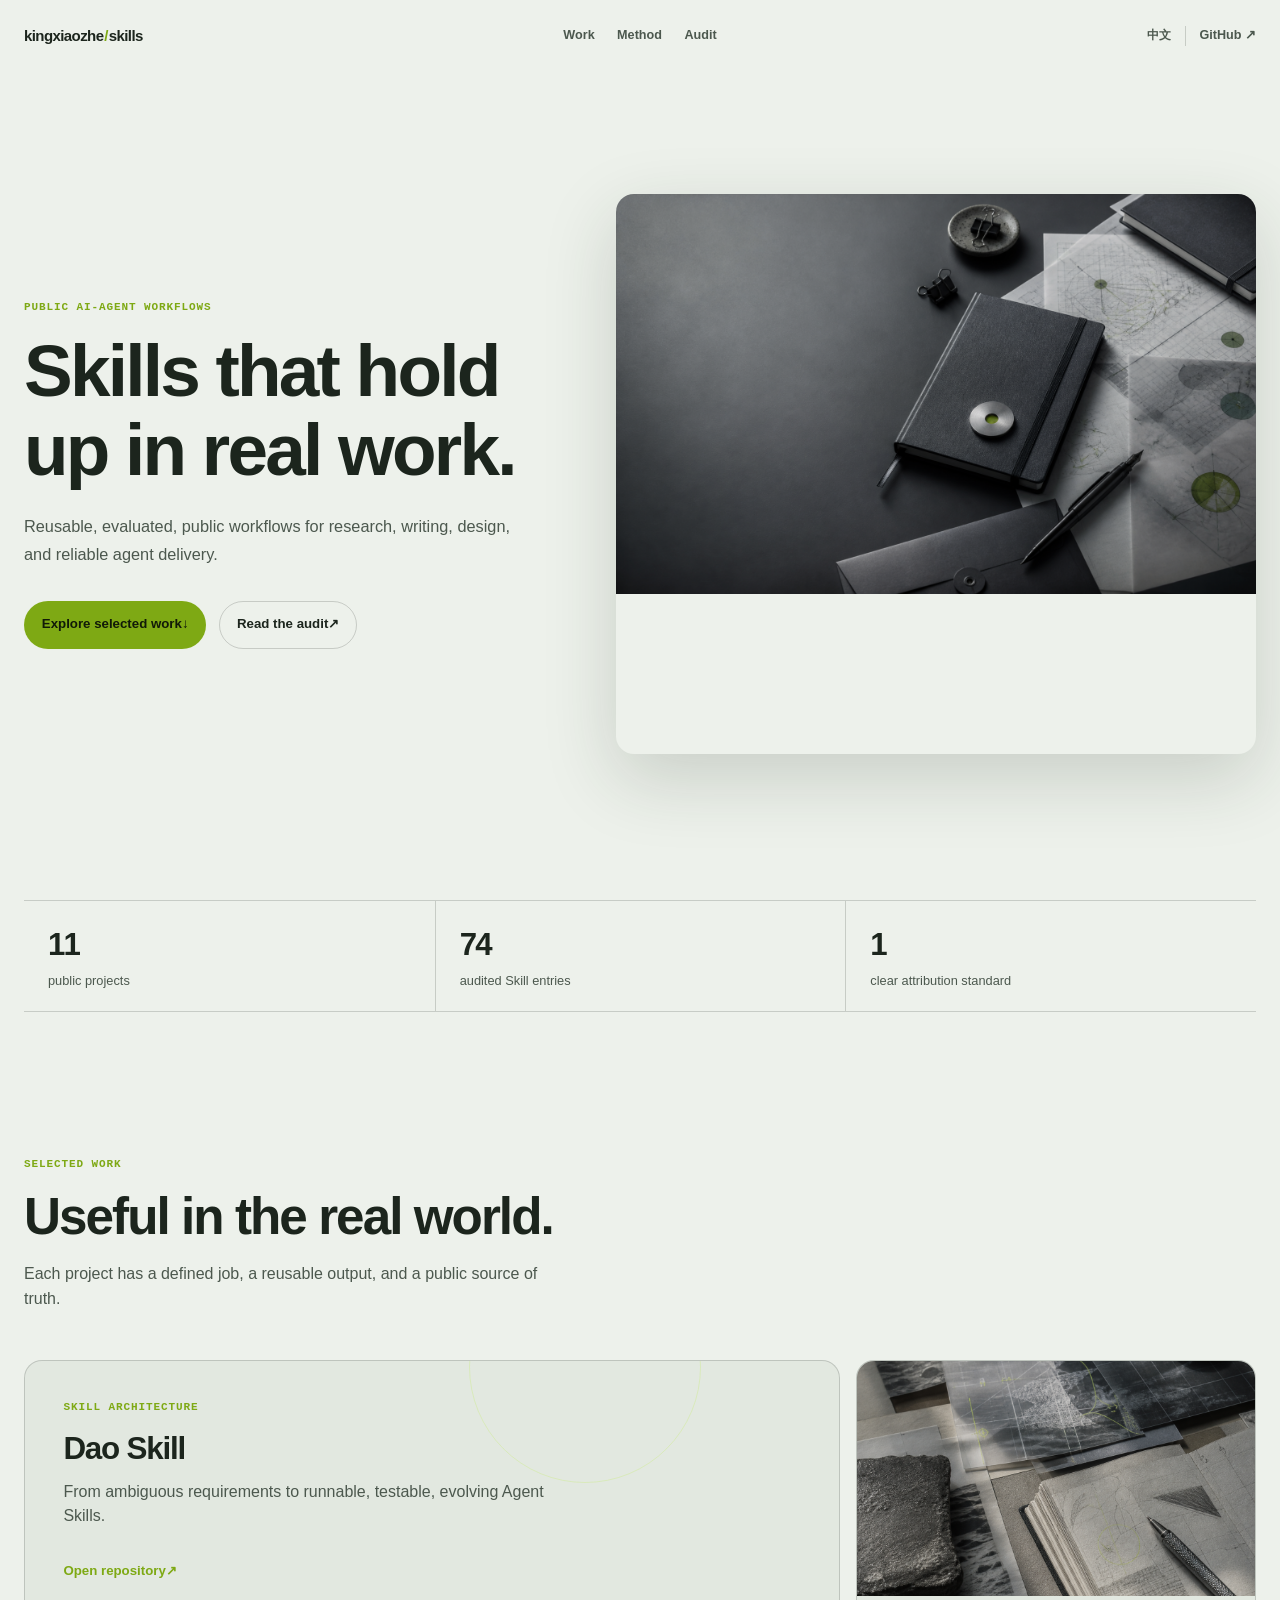
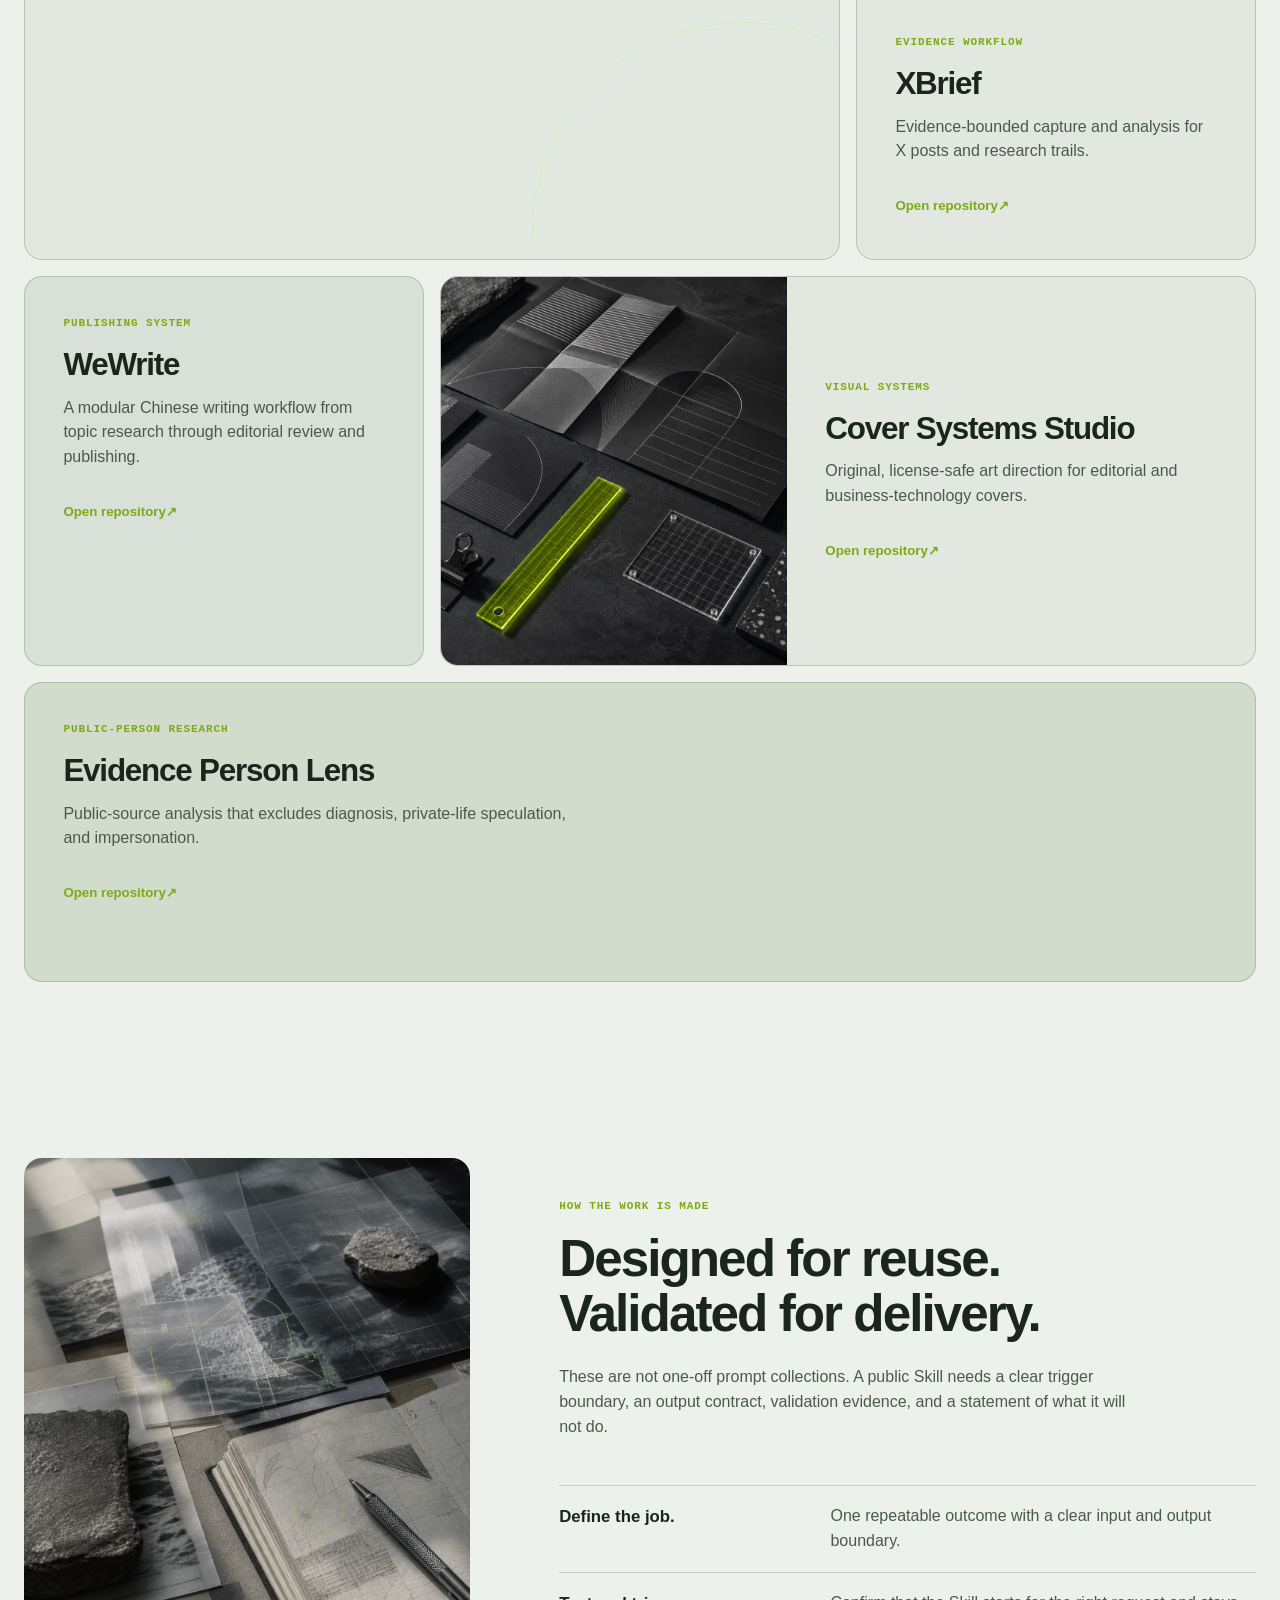
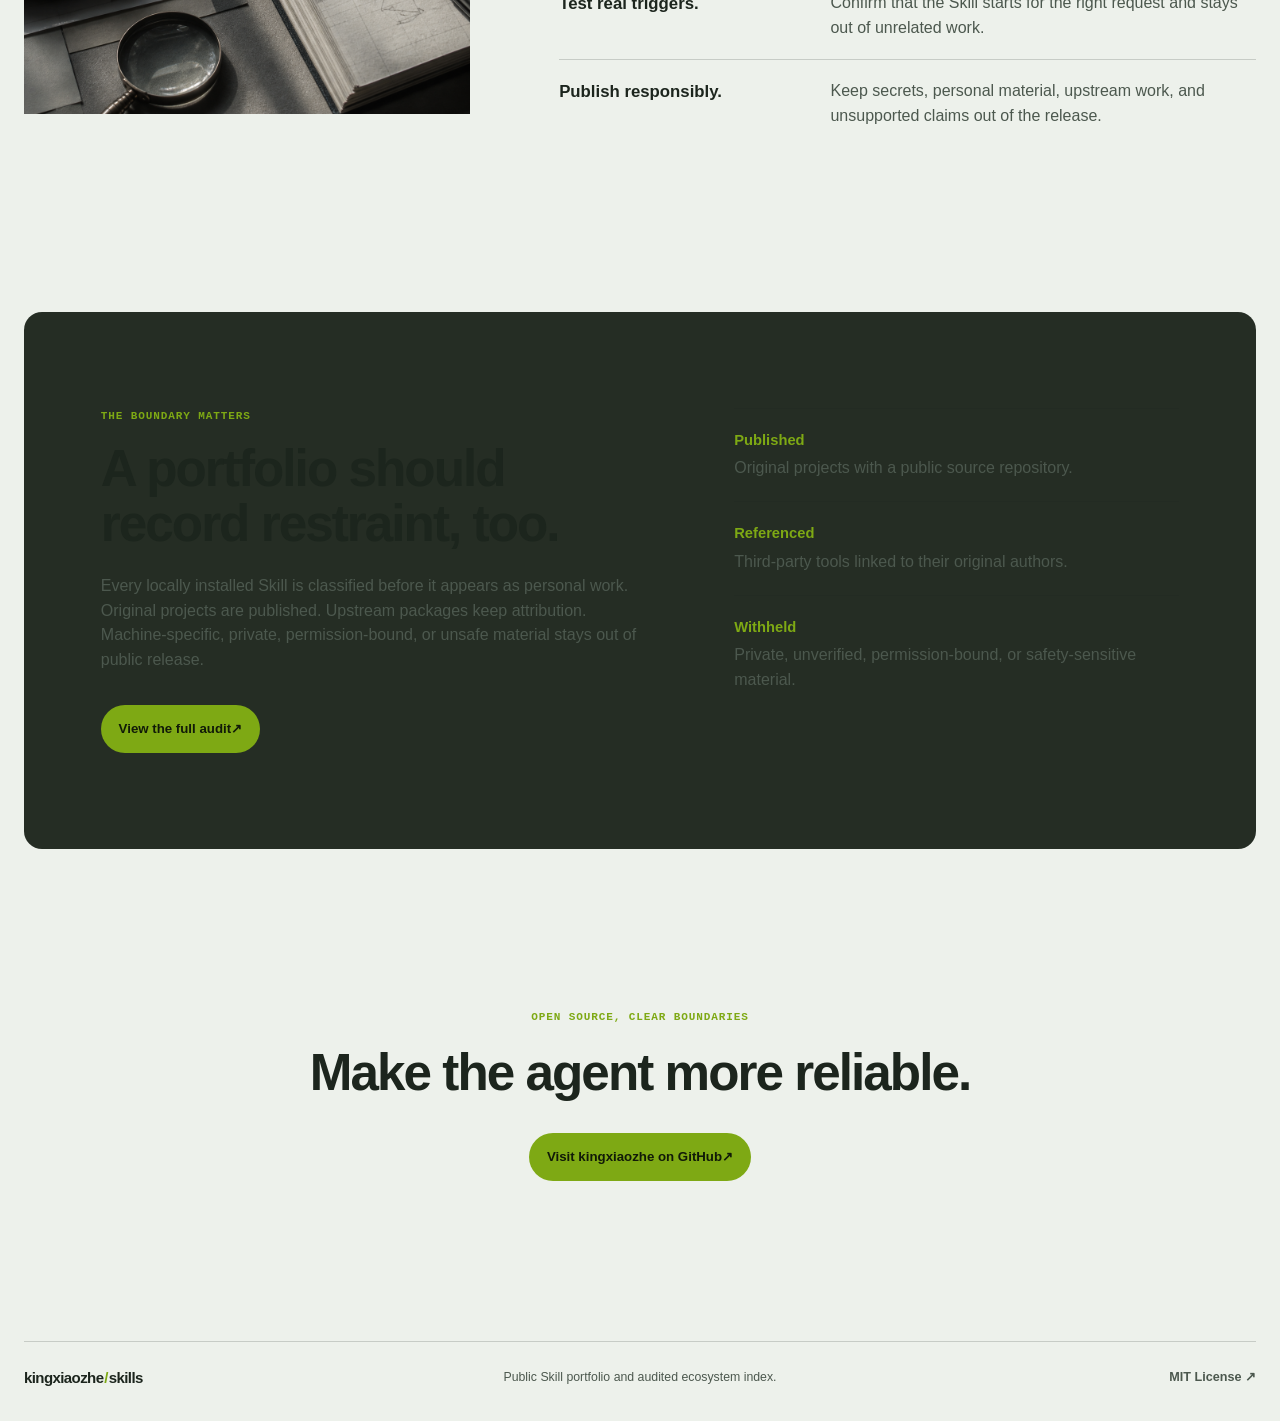
==== site/en/index.html @ 18738687 "feat: refine bilingual portfolio typography" ====
<!doctype html>
<html lang="en">
  <head>
    <meta charset="utf-8">
    <meta name="viewport" content="width=device-width, initial-scale=1">
    <meta name="description" content="A public portfolio of reusable, evaluated AI agent workflows by kingxiaozhe.">
    <meta name="theme-color" content="#161a18">
    <meta property="og:title" content="kingxiaozhe - Skill Systems">
    <meta property="og:description" content="Reusable, evaluated, public workflows for research, writing, design, and reliable agent delivery.">
    <meta property="og:image" content="../assets/hero-workflow-desk.png">
    <meta property="og:locale" content="en_US">
    <meta property="og:locale:alternate" content="zh_CN">
    <meta property="og:type" content="website">
    <meta name="twitter:card" content="summary_large_image">
    <link rel="alternate" hreflang="zh-CN" href="../">
    <link rel="alternate" hreflang="en" href="./">
    <link rel="stylesheet" href="../styles.css">
    <title>kingxiaozhe - Skill Systems</title>
  </head>
  <body>
    <a class="skip-link" href="#main">Skip to content</a>
    <header class="site-header">
      <a class="wordmark" href="#top" aria-label="kingxiaozhe Skill Systems home">kingxiaozhe<span>/</span>skills</a>
      <nav aria-label="Primary navigation"><a href="#work">Work</a><a href="#method">Method</a><a href="#audit">Audit</a></nav>
      <div class="header-actions"><a class="language-switch" href="../" lang="zh-CN">中文</a><a class="header-link" href="https://github.com/kingxiaozhe" target="_blank" rel="noreferrer">GitHub <span aria-hidden="true">↗</span></a></div>
    </header>

    <main id="main">
      <section class="hero" id="top" aria-labelledby="hero-title"><div class="hero-copy reveal"><p class="eyebrow">Public AI-agent workflows</p><h1 id="hero-title">Skills that hold up in real work.</h1><p class="hero-summary">Reusable, evaluated, public workflows for research, writing, design, and reliable agent delivery.</p><div class="hero-actions"><a class="button button-primary" href="#work">Explore selected work <span aria-hidden="true">↓</span></a><a class="button button-secondary" href="https://github.com/kingxiaozhe/codex-skill-portfolio" target="_blank" rel="noreferrer">Read the audit <span aria-hidden="true">↗</span></a></div></div><figure class="hero-image reveal reveal-delay"><img src="../assets/hero-workflow-desk.png" width="1586" height="992" alt="A dark research desk with notebooks, diagrams, and a lime-green metal token."></figure></section>

      <section class="proof" aria-label="Portfolio facts"><div><strong>11</strong><span>public projects</span></div><div><strong>74</strong><span>audited Skill entries</span></div><div><strong>1</strong><span>clear attribution standard</span></div></section>

      <section class="work-section" id="work" aria-labelledby="work-title"><div class="section-intro"><p class="eyebrow">Selected work</p><h2 id="work-title">Useful in the real world.</h2><p>Each project has a defined job, a reusable output, and a public source of truth.</p></div><div class="project-grid">
        <article class="project project-featured direction-graph"><div class="project-content"><p class="project-kind">Skill architecture</p><h3>Dao Skill</h3><p>From ambiguous requirements to runnable, testable, evolving Agent Skills.</p><a href="https://github.com/kingxiaozhe/dao-skill" target="_blank" rel="noreferrer">Open repository <span aria-hidden="true">↗</span></a></div></article>
        <article class="project project-image-card"><img src="../assets/evidence-materials.png" width="1122" height="1402" alt="Layered research materials with technical markings and a magnifying glass."><div class="project-content"><p class="project-kind">Evidence workflow</p><h3>XBrief</h3><p>Evidence-bounded capture and analysis for X posts and research trails.</p><a href="https://github.com/kingxiaozhe/xbrief" target="_blank" rel="noreferrer">Open repository <span aria-hidden="true">↗</span></a></div></article>
        <article class="project project-neutral"><div class="project-content"><p class="project-kind">Publishing system</p><h3>WeWrite</h3><p>A modular Chinese writing workflow from topic research through editorial review and publishing.</p><a href="https://github.com/kingxiaozhe/wewrite" target="_blank" rel="noreferrer">Open repository <span aria-hidden="true">↗</span></a></div></article>
        <article class="project project-image-wide"><img src="../assets/visual-systems.png" width="1536" height="1024" alt="A dark visual design workspace with abstract paper forms and a lime-green ruler."><div class="project-content"><p class="project-kind">Visual systems</p><h3>Cover Systems Studio</h3><p>Original, license-safe art direction for editorial and business-technology covers.</p><a href="https://github.com/kingxiaozhe/cover-systems-studio" target="_blank" rel="noreferrer">Open repository <span aria-hidden="true">↗</span></a></div></article>
        <article class="project project-accent"><div class="project-content"><p class="project-kind">Public-person research</p><h3>Evidence Person Lens</h3><p>Public-source analysis that excludes diagnosis, private-life speculation, and impersonation.</p><a href="https://github.com/kingxiaozhe/evidence-person-lens" target="_blank" rel="noreferrer">Open repository <span aria-hidden="true">↗</span></a></div></article>
      </div></section>

      <section class="method-section" id="method" aria-labelledby="method-title"><div class="method-visual"><img src="../assets/evidence-materials.png" width="1122" height="1402" alt="Research artifacts layered across a desk."></div><div class="method-copy"><p class="eyebrow">How the work is made</p><h2 id="method-title">Designed for reuse. Validated for delivery.</h2><p>These are not one-off prompt collections. A public Skill needs a clear trigger boundary, an output contract, validation evidence, and a statement of what it will not do.</p><ol class="method-list"><li><strong>Define the job.</strong><span>One repeatable outcome with a clear input and output boundary.</span></li><li><strong>Test real triggers.</strong><span>Confirm that the Skill starts for the right request and stays out of unrelated work.</span></li><li><strong>Publish responsibly.</strong><span>Keep secrets, personal material, upstream work, and unsupported claims out of the release.</span></li></ol></div></section>

      <section class="audit-section" id="audit" aria-labelledby="audit-title"><div class="audit-copy"><p class="eyebrow">The boundary matters</p><h2 id="audit-title">A portfolio should record restraint, too.</h2><p>Every locally installed Skill is classified before it appears as personal work. Original projects are published. Upstream packages keep attribution. Machine-specific, private, permission-bound, or unsafe material stays out of public release.</p><a class="button button-primary" href="https://github.com/kingxiaozhe/codex-skill-portfolio" target="_blank" rel="noreferrer">View the full audit <span aria-hidden="true">↗</span></a></div><dl class="audit-list"><div><dt>Published</dt><dd>Original projects with a public source repository.</dd></div><div><dt>Referenced</dt><dd>Third-party tools linked to their original authors.</dd></div><div><dt>Withheld</dt><dd>Private, unverified, permission-bound, or safety-sensitive material.</dd></div></dl></section>
      <section class="closing" aria-labelledby="closing-title"><p class="eyebrow">Open source, clear boundaries</p><h2 id="closing-title">Make the agent more reliable.</h2><a class="button button-primary" href="https://github.com/kingxiaozhe" target="_blank" rel="noreferrer">Visit kingxiaozhe on GitHub <span aria-hidden="true">↗</span></a></section>
    </main>
    <footer><a class="wordmark" href="#top">kingxiaozhe<span>/</span>skills</a><p>Public Skill portfolio and audited ecosystem index.</p><a href="https://github.com/kingxiaozhe/codex-skill-portfolio/blob/main/LICENSE" target="_blank" rel="noreferrer">MIT License <span aria-hidden="true">↗</span></a></footer>
  </body>
</html>
---- site/styles.css ----
:root {
  color-scheme: light dark;
  --canvas: #161a18;
  --surface: #202622;
  --surface-deep: #101311;
  --surface-muted: #2b332d;
  --ink: #edf1e9;
  --ink-muted: #bac2b9;
  --line: rgba(237, 241, 233, 0.17);
  --accent: #b8ed39;
  --accent-ink: #17200b;
  --radius: 18px;
  --shadow: 0 24px 72px rgba(3, 7, 5, 0.28);
}

@media (prefers-color-scheme: light) {
  :root {
    --canvas: #edf1eb;
    --surface: #e2e8e0;
    --surface-deep: #d8e0d7;
    --surface-muted: #d2dccd;
    --ink: #1c251d;
    --ink-muted: #4c584e;
    --line: rgba(28, 37, 29, 0.18);
    --accent: #7ea914;
    --accent-ink: #111a08;
    --shadow: 0 24px 72px rgba(32, 48, 34, 0.18);
  }

  .audit-section { background: #cdd8c9; }
}

* { box-sizing: border-box; }

html { scroll-behavior: smooth; }

body {
  margin: 0;
  background: var(--canvas);
  color: var(--ink);
  font-family: "PingFang SC", "Hiragino Sans GB", "Microsoft YaHei", "Noto Sans CJK SC", "Helvetica Neue", Arial, sans-serif;
  font-size: 16px;
  line-height: 1.55;
}

html[lang="en"] body {
  font-family: -apple-system, BlinkMacSystemFont, "Avenir Next", "Segoe UI", Helvetica, Arial, sans-serif;
}

a { color: inherit; text-decoration: none; }

a:focus-visible {
  outline: 3px solid var(--accent);
  outline-offset: 4px;
}

img { display: block; max-width: 100%; }

.skip-link {
  position: fixed;
  left: 1rem;
  top: -5rem;
  z-index: 10;
  padding: 0.7rem 1rem;
  border-radius: 0.4rem;
  background: var(--accent);
  color: var(--accent-ink);
  font-weight: 700;
}

.skip-link:focus { top: 1rem; }

.site-header {
  width: min(1440px, calc(100% - 3rem));
  height: 72px;
  margin: 0 auto;
  display: grid;
  grid-template-columns: 1fr auto 1fr;
  align-items: center;
  gap: 1.5rem;
}

.wordmark {
  font-size: 0.94rem;
  font-weight: 750;
  letter-spacing: -0.04em;
}

.wordmark span { color: var(--accent); padding: 0 0.06em; }

nav { display: flex; gap: 1.4rem; }
nav a, .header-link, footer a { font-size: 0.79rem; font-weight: 650; }
nav a, .header-link, .language-switch { color: var(--ink-muted); transition: color 180ms ease; }
nav a:hover, .header-link:hover, .language-switch:hover, footer a:hover { color: var(--accent); }
.header-actions { justify-self: end; display: flex; align-items: center; gap: 0.85rem; }
.language-switch { padding-right: 0.85rem; border-right: 1px solid var(--line); font-size: 0.78rem; font-weight: 700; }

main { overflow: hidden; }

.hero,
.work-section,
.method-section,
.audit-section,
.closing {
  width: min(1440px, calc(100% - 3rem));
  margin: 0 auto;
}

.hero {
  min-height: calc(100dvh - 72px);
  display: grid;
  grid-template-columns: minmax(0, 0.88fr) minmax(420px, 1.12fr);
  align-items: center;
  gap: clamp(2.5rem, 7vw, 8.5rem);
  padding: 3.5rem 0 5rem;
}

.hero-copy { max-width: 650px; }

.eyebrow,
.project-kind {
  margin: 0 0 1rem;
  color: var(--accent);
  font-family: "SFMono-Regular", Consolas, "Liberation Mono", monospace;
  font-size: 0.69rem;
  font-weight: 700;
  letter-spacing: 0.08em;
  text-transform: uppercase;
}

h1, h2, h3, p { margin-top: 0; }

h1, h2, h3 {
  font-weight: 680;
  letter-spacing: -0.038em;
  line-height: 1.08;
  text-wrap: balance;
}

h1 {
  margin-bottom: 1.35rem;
  font-size: clamp(3.35rem, 5.7vw, 6.6rem);
}

h2 { font-size: clamp(2.25rem, 4vw, 4.45rem); }
h3 { margin-bottom: 0.85rem; font-size: clamp(1.62rem, 2.45vw, 2.75rem); }

html[lang="zh-CN"] h1,
html[lang="zh-CN"] h2,
html[lang="zh-CN"] h3 { font-weight: 620; letter-spacing: -0.025em; line-height: 1.2; }

.hero-summary {
  max-width: 530px;
  margin-bottom: 2rem;
  color: var(--ink-muted);
  font-size: 1.02rem;
  line-height: 1.75;
  text-wrap: pretty;
}

.hero-actions { display: flex; flex-wrap: wrap; gap: 0.8rem; }

.button {
  display: inline-flex;
  align-items: center;
  justify-content: center;
  min-height: 48px;
  padding: 0.8rem 1.05rem;
  border: 1px solid transparent;
  border-radius: 999px;
  font-size: 0.83rem;
  font-weight: 750;
  transition: transform 180ms ease, background 180ms ease, border-color 180ms ease;
}

.button:hover { transform: translateY(-2px); }
.button:active { transform: translateY(1px); }
.button-primary { background: var(--accent); color: var(--accent-ink); }
.button-primary:hover { background: #d1fb62; }
.button-secondary { border-color: var(--line); color: var(--ink); }
.button-secondary:hover { border-color: var(--accent); }

.hero-image {
  min-height: 560px;
  margin: 0;
  border-radius: var(--radius);
  overflow: hidden;
  box-shadow: var(--shadow);
}

.hero-image img { width: 100%; height: 100%; object-fit: cover; }

.proof {
  width: min(1440px, calc(100% - 3rem));
  margin: 0 auto;
  display: grid;
  grid-template-columns: repeat(3, 1fr);
  border-top: 1px solid var(--line);
  border-bottom: 1px solid var(--line);
}

.proof div { display: grid; gap: 0.12rem; padding: 1.25rem 1.5rem; }
.proof div + div { border-left: 1px solid var(--line); }
.proof strong { font-size: 1.95rem; letter-spacing: -0.06em; }
.proof span { color: var(--ink-muted); font-size: 0.8rem; }

.work-section { padding: 9rem 0; }
.section-intro { max-width: 660px; margin-bottom: 3rem; }
.section-intro h2 { margin-bottom: 1.1rem; }
.section-intro > p:last-child { max-width: 520px; color: var(--ink-muted); }

.project-grid {
  display: grid;
  grid-template-columns: repeat(12, minmax(0, 1fr));
  gap: 1rem;
}

.project {
  position: relative;
  min-height: 340px;
  overflow: hidden;
  border: 1px solid var(--line);
  border-radius: var(--radius);
  background: var(--surface);
}

.project-content { position: relative; z-index: 1; padding: clamp(1.5rem, 3vw, 2.75rem); }
.project-content > p:not(.project-kind) { max-width: 32rem; color: var(--ink-muted); }
.project a { display: inline-flex; margin-top: 1rem; color: var(--accent); font-size: 0.83rem; font-weight: 750; }
.project a:hover { color: #d1fb62; }

.project-featured { grid-column: span 8; min-height: 500px; }
.project-image-card { grid-column: span 4; min-height: 500px; display: grid; grid-template-rows: 235px auto; }
.project-neutral { grid-column: span 4; background: var(--surface-deep); }
.project-image-wide { grid-column: span 8; min-height: 390px; display: grid; grid-template-columns: minmax(240px, 0.85fr) minmax(0, 1.15fr); }
.project-accent { grid-column: span 12; min-height: 300px; background: var(--surface-muted); }

.project-image-card > img,
.project-image-wide > img { width: 100%; height: 100%; object-fit: cover; }
.project-image-wide .project-content { align-self: center; }

.direction-graph::before,
.direction-graph::after {
  content: "";
  position: absolute;
  border: 1px solid rgba(184, 237, 57, 0.22);
  border-radius: 50%;
}
.direction-graph::before { width: 420px; height: 420px; right: -115px; bottom: -185px; }
.direction-graph::after { width: 230px; height: 230px; right: 17%; top: -110px; }

.method-section {
  display: grid;
  grid-template-columns: minmax(260px, 0.78fr) minmax(0, 1.22fr);
  gap: clamp(2rem, 7vw, 9rem);
  align-items: start;
  padding: 2rem 0 9rem;
}

.method-visual { min-height: 610px; border-radius: var(--radius); overflow: hidden; }
.method-visual img { width: 100%; height: 100%; object-fit: cover; }
.method-copy { max-width: 700px; padding-top: 2.5rem; }
.method-copy h2 { margin-bottom: 1.5rem; }
.method-copy > p:not(.eyebrow) { max-width: 590px; color: var(--ink-muted); }

.method-list { margin: 2.8rem 0 0; padding: 0; list-style: none; }
.method-list li { display: grid; grid-template-columns: minmax(160px, 0.75fr) minmax(0, 1.25fr); gap: 1rem; padding: 1.15rem 0; border-top: 1px solid var(--line); }
.method-list strong { font-size: 1.05rem; }
.method-list span { color: var(--ink-muted); }

.audit-section {
  display: grid;
  grid-template-columns: minmax(0, 1.1fr) minmax(280px, 0.9fr);
  gap: clamp(2rem, 7vw, 9rem);
  padding: 6rem clamp(1.5rem, 6vw, 7rem);
  border-radius: var(--radius);
  background: #252d24;
}

.audit-copy h2 { margin-bottom: 1.4rem; }
.audit-copy > p:not(.eyebrow) { max-width: 620px; margin-bottom: 2rem; color: var(--ink-muted); }
.audit-list { margin: 0; }
.audit-list div { padding: 1.25rem 0; border-top: 1px solid var(--line); }
.audit-list dt { margin-bottom: 0.3rem; color: var(--accent); font-size: 0.92rem; font-weight: 750; }
.audit-list dd { margin: 0; color: var(--ink-muted); }

.closing { padding: 10rem 0; text-align: center; }
.closing .eyebrow { margin-bottom: 1.2rem; }
.closing h2 { margin-bottom: 2rem; }

footer {
  width: min(1440px, calc(100% - 3rem));
  margin: 0 auto;
  display: grid;
  grid-template-columns: 1fr auto 1fr;
  gap: 1rem;
  align-items: center;
  padding: 1.5rem 0 2rem;
  border-top: 1px solid var(--line);
}

footer p { margin: 0; color: var(--ink-muted); font-size: 0.77rem; text-align: center; }
footer > a:last-child { justify-self: end; color: var(--ink-muted); }

.reveal { animation: reveal 680ms cubic-bezier(.16, 1, .3, 1) both; }
.reveal-delay { animation-delay: 110ms; }
@keyframes reveal { from { opacity: 0; transform: translateY(20px); } to { opacity: 1; transform: translateY(0); } }

@media (prefers-reduced-motion: reduce) {
  html { scroll-behavior: auto; }
  *, *::before, *::after { animation-duration: 0.001ms !important; transition-duration: 0.001ms !important; }
}

@media (max-width: 900px) {
  .hero { grid-template-columns: 1fr; gap: 2.5rem; padding-top: 2.5rem; }
  .hero-image { min-height: 400px; }
  .project-featured, .project-image-wide, .project-neutral, .project-image-card { grid-column: span 6; }
  .project-image-wide { grid-template-columns: 1fr; grid-template-rows: 240px auto; }
  .project-accent { grid-column: span 12; }
  .method-section, .audit-section { grid-template-columns: 1fr; }
  .method-visual { min-height: 460px; }
}

@media (max-width: 640px) {
  .site-header, .hero, .work-section, .method-section, .audit-section, .closing, footer, .proof { width: min(100% - 2rem, 1440px); }
  .site-header { grid-template-columns: 1fr auto; gap: 0.75rem; }
  .site-header nav { display: none; }
  .hero { min-height: auto; padding: 3rem 0 4.5rem; }
  h1 { font-size: clamp(2.75rem, 12vw, 4.25rem); }
  h2 { font-size: clamp(2.15rem, 10vw, 3.5rem); }
  .hero-image { min-height: 320px; }
  .proof { grid-template-columns: 1fr; }
  .proof div + div { border-left: 0; border-top: 1px solid var(--line); }
  .work-section { padding: 6rem 0; }
  .project-grid { grid-template-columns: 1fr; }
  .project-featured, .project-image-wide, .project-neutral, .project-image-card, .project-accent { grid-column: auto; min-height: 330px; }
  .project-image-card { min-height: 0; grid-template-rows: 260px auto; }
  .project-image-wide { min-height: 0; grid-template-rows: 240px auto; }
  .method-section { gap: 2rem; padding-bottom: 6rem; }
  .method-visual { min-height: 380px; }
  .method-copy { padding-top: 0; }
  .method-list li { grid-template-columns: 1fr; gap: 0.3rem; }
  .audit-section { padding: 3rem 1.5rem; }
  .closing { padding: 7rem 0; text-align: left; }
  footer { grid-template-columns: 1fr; padding-bottom: 1.5rem; }
  footer p { text-align: left; }
  footer > a:last-child { justify-self: start; }
}
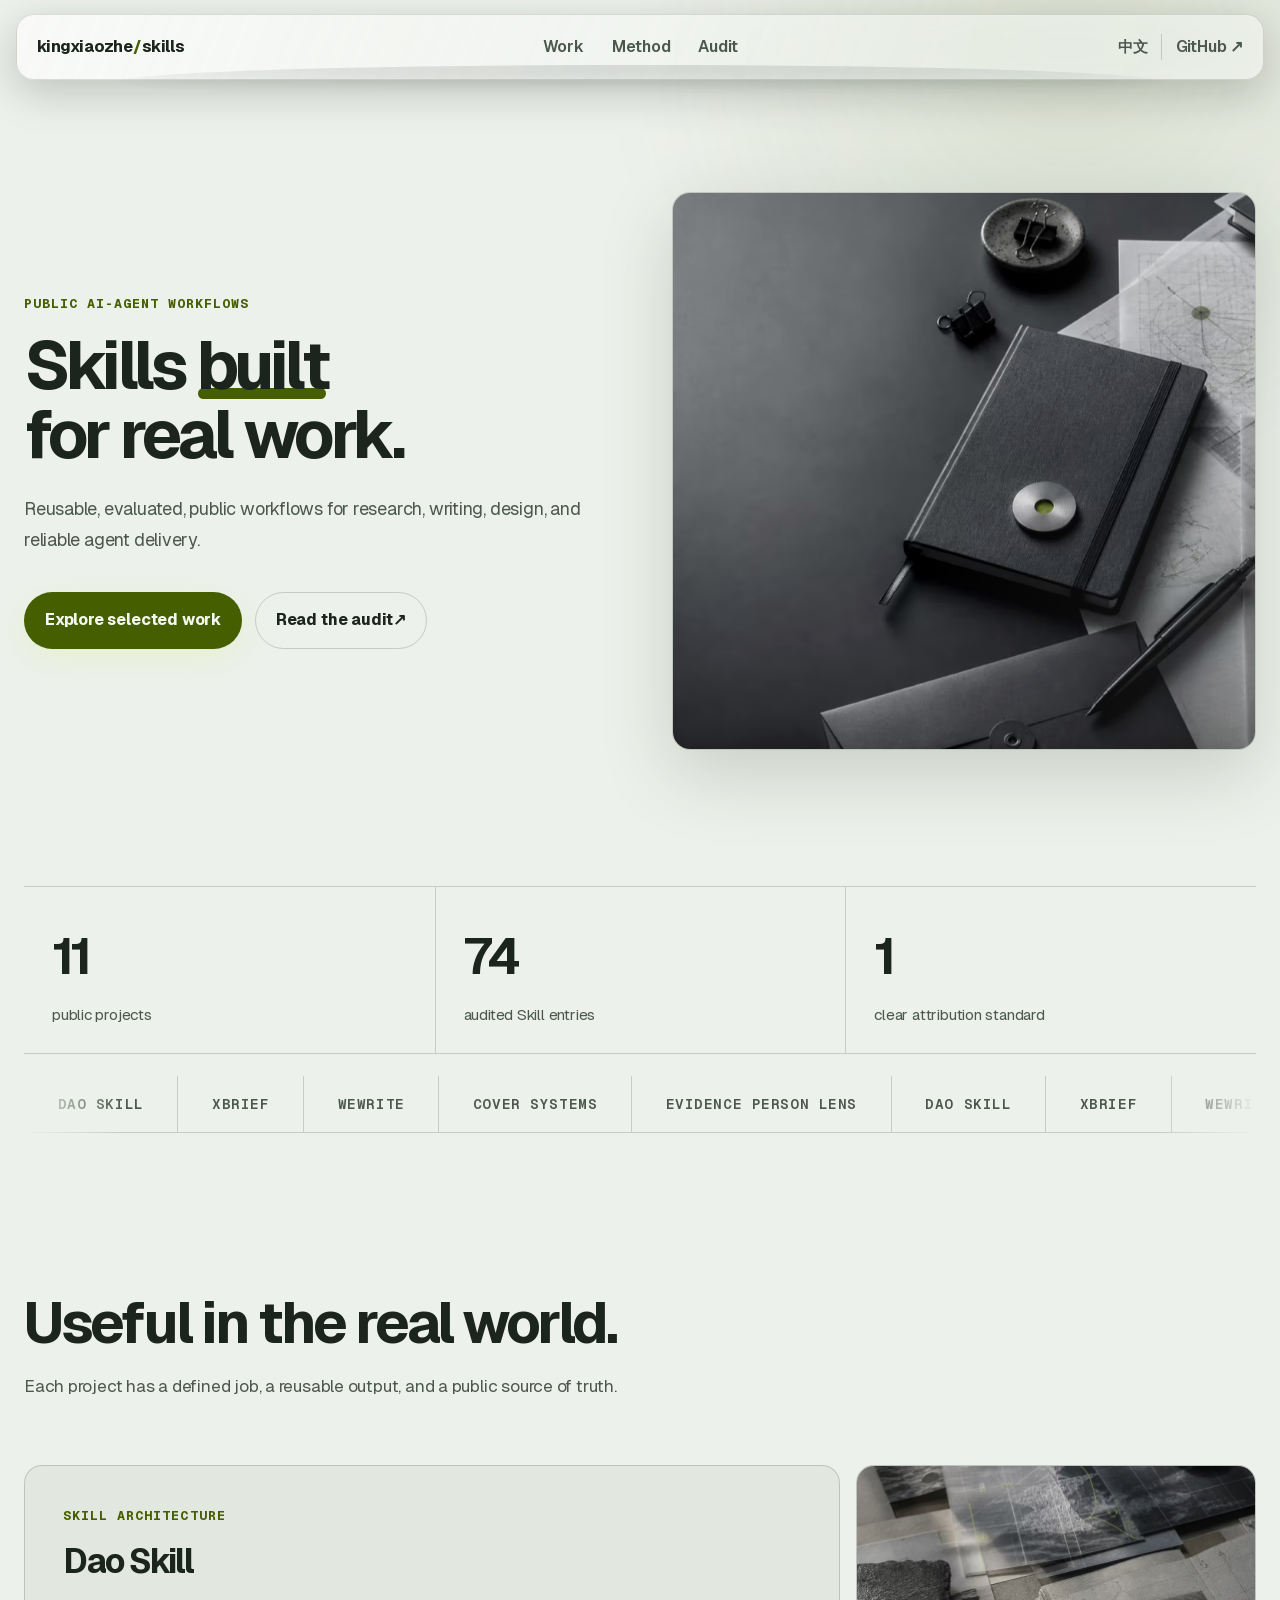
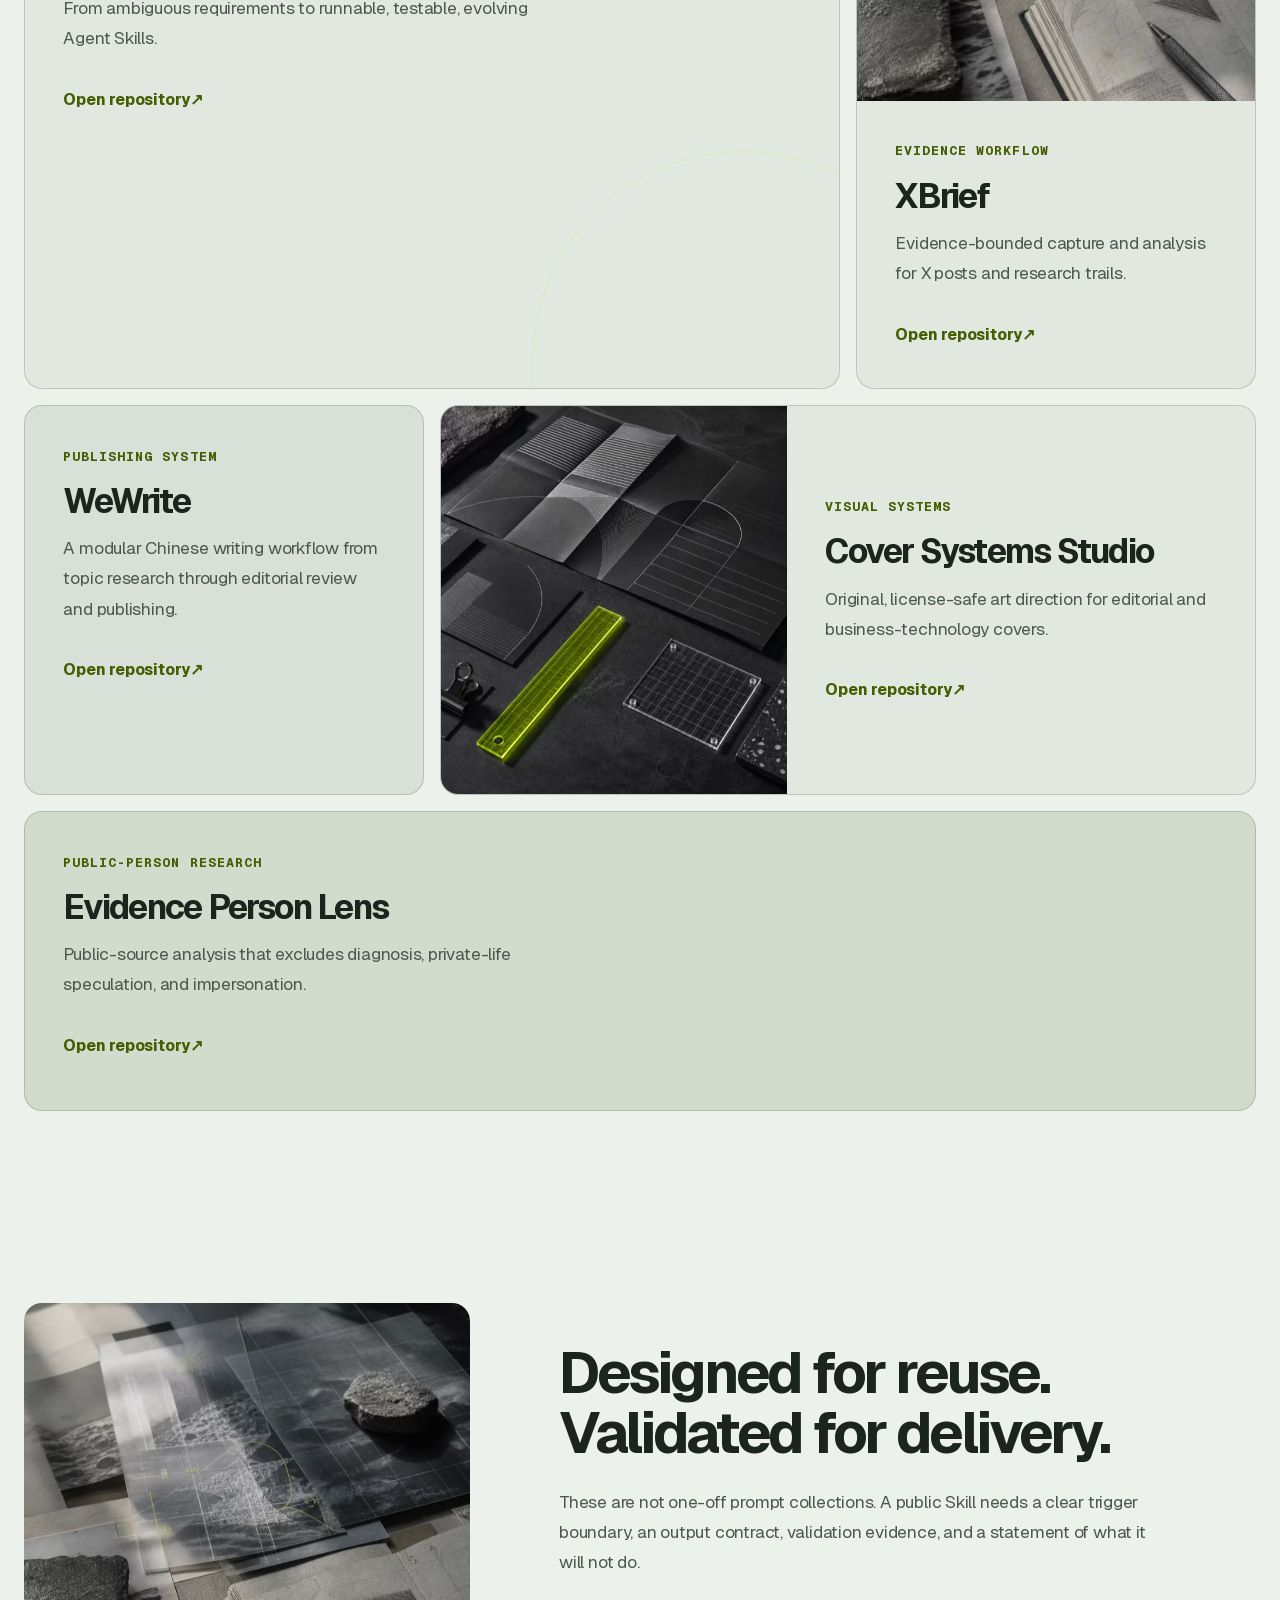
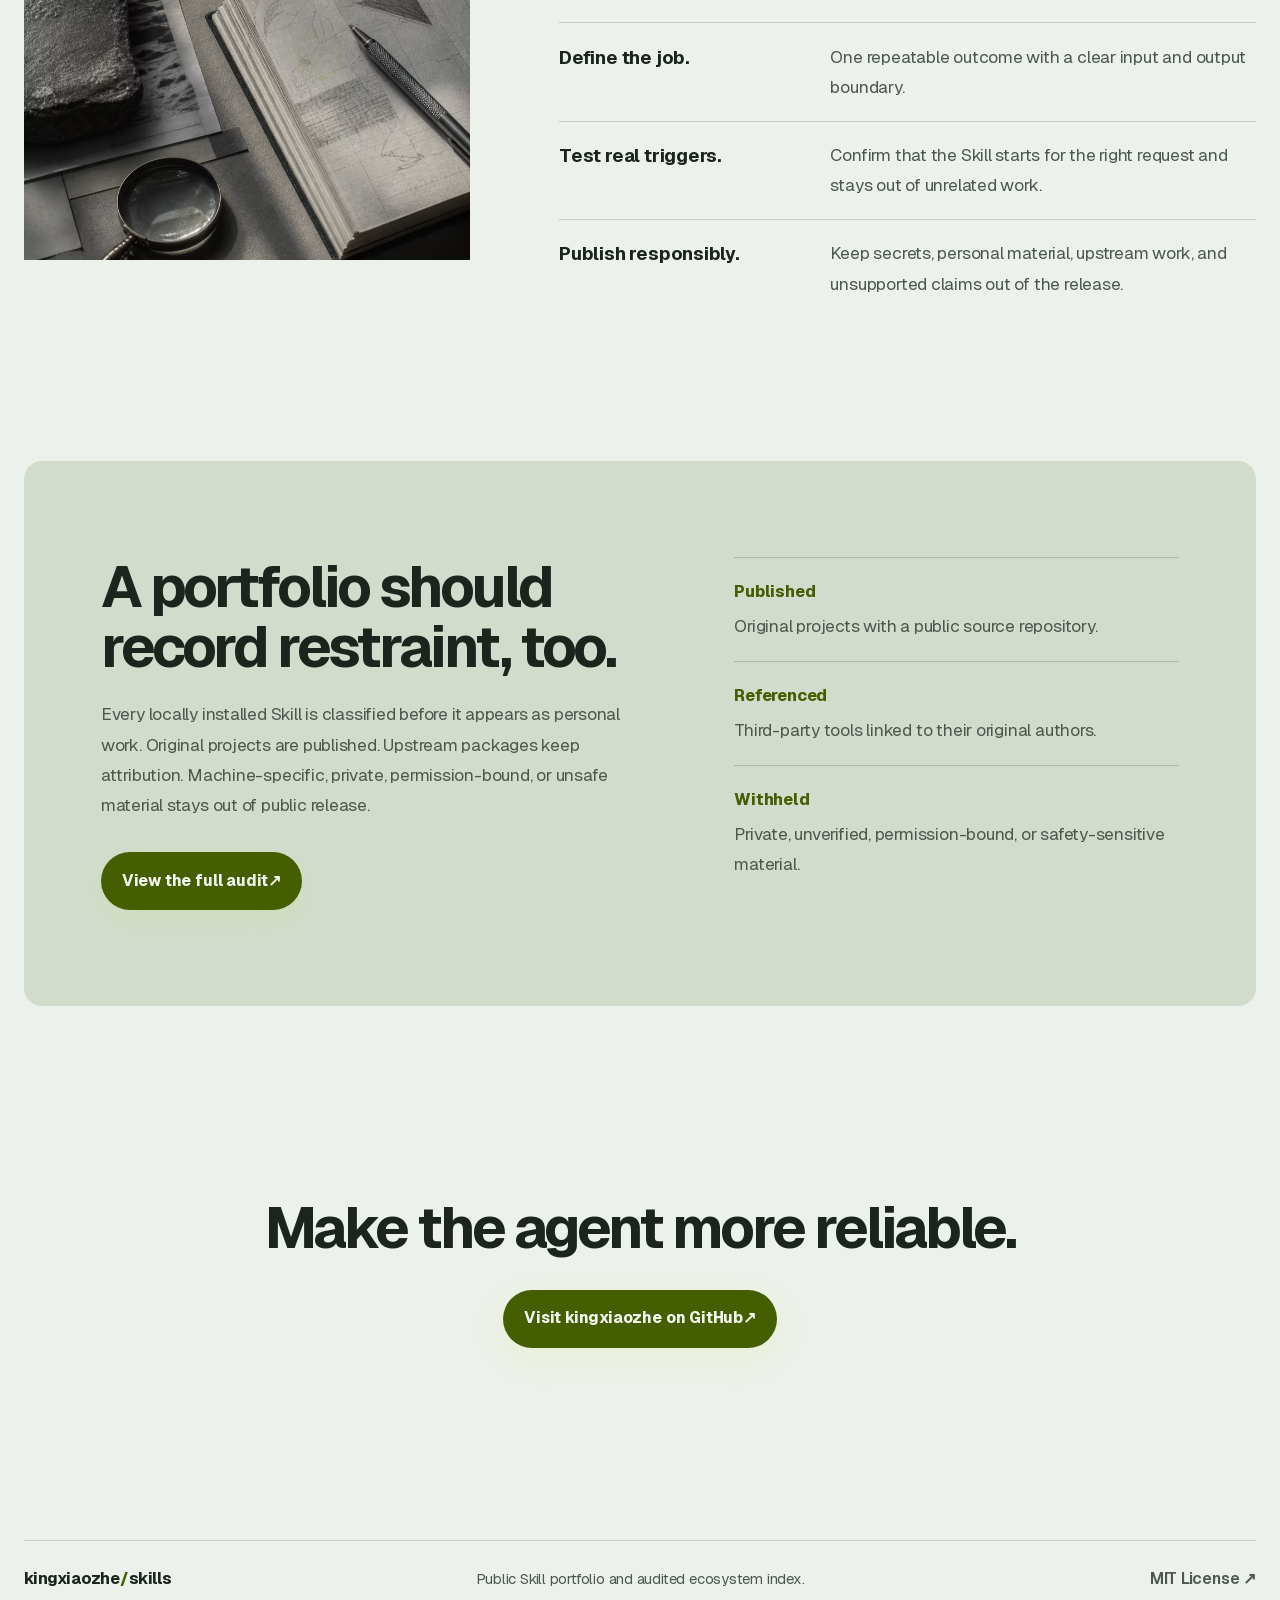
==== commit 4e2072af: "feat: add kinetic glass portfolio experience" ====
--- a/site/en/index.html
+++ b/site/en/index.html
@@ -12,36 +12,39 @@
     <meta property="og:locale:alternate" content="zh_CN">
     <meta property="og:type" content="website">
     <meta name="twitter:card" content="summary_large_image">
-    <link rel="alternate" hreflang="zh-CN" href="../">
-    <link rel="alternate" hreflang="en" href="./">
+    <link rel="icon" href="../assets/favicon.png" type="image/png">
+    <link rel="preload" href="../assets/fonts/geist-latin.woff2" as="font" type="font/woff2" crossorigin>
     <link rel="stylesheet" href="../styles.css">
+    <link rel="stylesheet" href="../experience.css">
     <title>kingxiaozhe - Skill Systems</title>
   </head>
   <body>
     <a class="skip-link" href="#main">Skip to content</a>
     <header class="site-header">
-      <a class="wordmark" href="#top" aria-label="kingxiaozhe Skill Systems home">kingxiaozhe<span>/</span>skills</a>
+      <a class="wordmark" href="#top">kingxiaozhe<span>/</span>skills</a>
       <nav aria-label="Primary navigation"><a href="#work">Work</a><a href="#method">Method</a><a href="#audit">Audit</a></nav>
       <div class="header-actions"><a class="language-switch" href="../" lang="zh-CN">中文</a><a class="header-link" href="https://github.com/kingxiaozhe" target="_blank" rel="noreferrer">GitHub <span aria-hidden="true">↗</span></a></div>
     </header>
 
     <main id="main">
-      <section class="hero" id="top" aria-labelledby="hero-title"><div class="hero-copy reveal"><p class="eyebrow">Public AI-agent workflows</p><h1 id="hero-title">Skills that hold up in real work.</h1><p class="hero-summary">Reusable, evaluated, public workflows for research, writing, design, and reliable agent delivery.</p><div class="hero-actions"><a class="button button-primary" href="#work">Explore selected work <span aria-hidden="true">↓</span></a><a class="button button-secondary" href="https://github.com/kingxiaozhe/codex-skill-portfolio" target="_blank" rel="noreferrer">Read the audit <span aria-hidden="true">↗</span></a></div></div><figure class="hero-image reveal reveal-delay"><img src="../assets/hero-workflow-desk.png" width="1586" height="992" alt="A dark research desk with notebooks, diagrams, and a lime-green metal token."></figure></section>
+      <section class="hero" id="top" aria-labelledby="hero-title"><div class="hero-copy reveal"><p class="eyebrow">Public AI-agent workflows</p><h1 id="hero-title">Skills <span class="accent-word">built</span> for real work.</h1><p class="hero-summary">Reusable, evaluated, public workflows for research, writing, design, and reliable agent delivery.</p><div class="hero-actions"><a class="button button-primary" href="#work">Explore selected work</a><a class="button button-secondary" href="https://github.com/kingxiaozhe/codex-skill-portfolio" target="_blank" rel="noreferrer">Read the audit <span aria-hidden="true">↗</span></a></div></div><figure class="hero-image reveal reveal-delay"><img src="../assets/hero-workflow-desk.avif" width="1200" height="750" fetchpriority="high" decoding="async" alt="A dark research desk with notebooks, diagrams, and a lime-green metal token."></figure></section>
 
       <section class="proof" aria-label="Portfolio facts"><div><strong>11</strong><span>public projects</span></div><div><strong>74</strong><span>audited Skill entries</span></div><div><strong>1</strong><span>clear attribution standard</span></div></section>
 
-      <section class="work-section" id="work" aria-labelledby="work-title"><div class="section-intro"><p class="eyebrow">Selected work</p><h2 id="work-title">Useful in the real world.</h2><p>Each project has a defined job, a reusable output, and a public source of truth.</p></div><div class="project-grid">
+      <section class="skill-rail" aria-label="Public project index"><div class="skill-rail-track"><div class="skill-rail-group"><span>DAO SKILL</span><span>XBRIEF</span><span>WEWRITE</span><span>COVER SYSTEMS</span><span>EVIDENCE PERSON LENS</span></div><div class="skill-rail-group" aria-hidden="true"><span>DAO SKILL</span><span>XBRIEF</span><span>WEWRITE</span><span>COVER SYSTEMS</span><span>EVIDENCE PERSON LENS</span></div></div></section>
+
+      <section class="work-section" id="work" aria-labelledby="work-title"><div class="section-intro"><h2 id="work-title">Useful in the real world.</h2><p>Each project has a defined job, a reusable output, and a public source of truth.</p></div><div class="project-grid">
         <article class="project project-featured direction-graph"><div class="project-content"><p class="project-kind">Skill architecture</p><h3>Dao Skill</h3><p>From ambiguous requirements to runnable, testable, evolving Agent Skills.</p><a href="https://github.com/kingxiaozhe/dao-skill" target="_blank" rel="noreferrer">Open repository <span aria-hidden="true">↗</span></a></div></article>
-        <article class="project project-image-card"><img src="../assets/evidence-materials.png" width="1122" height="1402" alt="Layered research materials with technical markings and a magnifying glass."><div class="project-content"><p class="project-kind">Evidence workflow</p><h3>XBrief</h3><p>Evidence-bounded capture and analysis for X posts and research trails.</p><a href="https://github.com/kingxiaozhe/xbrief" target="_blank" rel="noreferrer">Open repository <span aria-hidden="true">↗</span></a></div></article>
+        <article class="project project-image-card"><img src="../assets/evidence-materials.avif" width="800" height="999" loading="lazy" decoding="async" alt="Layered research materials with technical markings and a magnifying glass."><div class="project-content"><p class="project-kind">Evidence workflow</p><h3>XBrief</h3><p>Evidence-bounded capture and analysis for X posts and research trails.</p><a href="https://github.com/kingxiaozhe/xbrief" target="_blank" rel="noreferrer">Open repository <span aria-hidden="true">↗</span></a></div></article>
         <article class="project project-neutral"><div class="project-content"><p class="project-kind">Publishing system</p><h3>WeWrite</h3><p>A modular Chinese writing workflow from topic research through editorial review and publishing.</p><a href="https://github.com/kingxiaozhe/wewrite" target="_blank" rel="noreferrer">Open repository <span aria-hidden="true">↗</span></a></div></article>
-        <article class="project project-image-wide"><img src="../assets/visual-systems.png" width="1536" height="1024" alt="A dark visual design workspace with abstract paper forms and a lime-green ruler."><div class="project-content"><p class="project-kind">Visual systems</p><h3>Cover Systems Studio</h3><p>Original, license-safe art direction for editorial and business-technology covers.</p><a href="https://github.com/kingxiaozhe/cover-systems-studio" target="_blank" rel="noreferrer">Open repository <span aria-hidden="true">↗</span></a></div></article>
+        <article class="project project-image-wide"><img src="../assets/visual-systems.avif" width="1000" height="666" loading="lazy" decoding="async" alt="A dark visual design workspace with abstract paper forms and a lime-green ruler."><div class="project-content"><p class="project-kind">Visual systems</p><h3>Cover Systems Studio</h3><p>Original, license-safe art direction for editorial and business-technology covers.</p><a href="https://github.com/kingxiaozhe/cover-systems-studio" target="_blank" rel="noreferrer">Open repository <span aria-hidden="true">↗</span></a></div></article>
         <article class="project project-accent"><div class="project-content"><p class="project-kind">Public-person research</p><h3>Evidence Person Lens</h3><p>Public-source analysis that excludes diagnosis, private-life speculation, and impersonation.</p><a href="https://github.com/kingxiaozhe/evidence-person-lens" target="_blank" rel="noreferrer">Open repository <span aria-hidden="true">↗</span></a></div></article>
       </div></section>
 
-      <section class="method-section" id="method" aria-labelledby="method-title"><div class="method-visual"><img src="../assets/evidence-materials.png" width="1122" height="1402" alt="Research artifacts layered across a desk."></div><div class="method-copy"><p class="eyebrow">How the work is made</p><h2 id="method-title">Designed for reuse. Validated for delivery.</h2><p>These are not one-off prompt collections. A public Skill needs a clear trigger boundary, an output contract, validation evidence, and a statement of what it will not do.</p><ol class="method-list"><li><strong>Define the job.</strong><span>One repeatable outcome with a clear input and output boundary.</span></li><li><strong>Test real triggers.</strong><span>Confirm that the Skill starts for the right request and stays out of unrelated work.</span></li><li><strong>Publish responsibly.</strong><span>Keep secrets, personal material, upstream work, and unsupported claims out of the release.</span></li></ol></div></section>
+      <section class="method-section" id="method" aria-labelledby="method-title"><div class="method-visual"><img src="../assets/evidence-materials.avif" width="800" height="999" loading="lazy" decoding="async" alt="Research artifacts layered across a desk."></div><div class="method-copy"><h2 id="method-title">Designed for reuse. Validated for delivery.</h2><p>These are not one-off prompt collections. A public Skill needs a clear trigger boundary, an output contract, validation evidence, and a statement of what it will not do.</p><ol class="method-list"><li><strong>Define the job.</strong><span>One repeatable outcome with a clear input and output boundary.</span></li><li><strong>Test real triggers.</strong><span>Confirm that the Skill starts for the right request and stays out of unrelated work.</span></li><li><strong>Publish responsibly.</strong><span>Keep secrets, personal material, upstream work, and unsupported claims out of the release.</span></li></ol></div></section>
 
-      <section class="audit-section" id="audit" aria-labelledby="audit-title"><div class="audit-copy"><p class="eyebrow">The boundary matters</p><h2 id="audit-title">A portfolio should record restraint, too.</h2><p>Every locally installed Skill is classified before it appears as personal work. Original projects are published. Upstream packages keep attribution. Machine-specific, private, permission-bound, or unsafe material stays out of public release.</p><a class="button button-primary" href="https://github.com/kingxiaozhe/codex-skill-portfolio" target="_blank" rel="noreferrer">View the full audit <span aria-hidden="true">↗</span></a></div><dl class="audit-list"><div><dt>Published</dt><dd>Original projects with a public source repository.</dd></div><div><dt>Referenced</dt><dd>Third-party tools linked to their original authors.</dd></div><div><dt>Withheld</dt><dd>Private, unverified, permission-bound, or safety-sensitive material.</dd></div></dl></section>
-      <section class="closing" aria-labelledby="closing-title"><p class="eyebrow">Open source, clear boundaries</p><h2 id="closing-title">Make the agent more reliable.</h2><a class="button button-primary" href="https://github.com/kingxiaozhe" target="_blank" rel="noreferrer">Visit kingxiaozhe on GitHub <span aria-hidden="true">↗</span></a></section>
+      <section class="audit-section" id="audit" aria-labelledby="audit-title"><div class="audit-copy"><h2 id="audit-title">A portfolio should record restraint, too.</h2><p>Every locally installed Skill is classified before it appears as personal work. Original projects are published. Upstream packages keep attribution. Machine-specific, private, permission-bound, or unsafe material stays out of public release.</p><a class="button button-primary" href="https://github.com/kingxiaozhe/codex-skill-portfolio" target="_blank" rel="noreferrer">View the full audit <span aria-hidden="true">↗</span></a></div><dl class="audit-list"><div><dt>Published</dt><dd>Original projects with a public source repository.</dd></div><div><dt>Referenced</dt><dd>Third-party tools linked to their original authors.</dd></div><div><dt>Withheld</dt><dd>Private, unverified, permission-bound, or safety-sensitive material.</dd></div></dl></section>
+      <section class="closing" aria-labelledby="closing-title"><h2 id="closing-title">Make the agent more reliable.</h2><a class="button button-primary" href="https://github.com/kingxiaozhe" target="_blank" rel="noreferrer">Visit kingxiaozhe on GitHub <span aria-hidden="true">↗</span></a></section>
     </main>
     <footer><a class="wordmark" href="#top">kingxiaozhe<span>/</span>skills</a><p>Public Skill portfolio and audited ecosystem index.</p><a href="https://github.com/kingxiaozhe/codex-skill-portfolio/blob/main/LICENSE" target="_blank" rel="noreferrer">MIT License <span aria-hidden="true">↗</span></a></footer>
   </body>
--- a/site/experience.css
+++ b/site/experience.css
@@ -0,0 +1,448 @@
+@font-face {
+  font-family: "Geist Portfolio";
+  src: url("assets/fonts/geist-latin.woff2") format("woff2");
+  font-style: normal;
+  font-weight: 100 900;
+  font-display: swap;
+}
+
+@font-face {
+  font-family: "Geist Mono Portfolio";
+  src: url("assets/fonts/geist-mono-latin.woff2") format("woff2");
+  font-style: normal;
+  font-weight: 100 900;
+  font-display: swap;
+}
+
+:root {
+  --glass: rgb(19 24 21 / 0.72);
+  --glass-edge: rgb(239 246 236 / 0.14);
+  --glass-highlight: rgb(255 255 255 / 0.09);
+  --ambient: rgb(184 237 57 / 0.16);
+  --ease-out: cubic-bezier(0.16, 1, 0.3, 1);
+}
+
+@media (prefers-color-scheme: light) {
+  :root {
+    --glass: rgb(237 241 235 / 0.76);
+    --glass-edge: rgb(28 37 29 / 0.14);
+    --glass-highlight: rgb(255 255 255 / 0.62);
+    --ambient: rgb(69 94 0 / 0.12);
+    --accent: #455e00;
+    --accent-ink: #f5f8f2;
+  }
+
+  .audit-section { background: var(--surface-muted); }
+  .button-primary:hover { background: #384d00; }
+  .project a:hover,
+  nav a:hover,
+  .header-link:hover,
+  .language-switch:hover,
+  footer a:hover { color: #384d00; }
+}
+
+body {
+  position: relative;
+  isolation: isolate;
+  min-height: 100dvh;
+  font-family: "Geist Portfolio", "PingFang SC", "Hiragino Sans GB", "Microsoft YaHei UI", "Microsoft YaHei", sans-serif;
+  font-size: 18px;
+  line-height: 1.72;
+  letter-spacing: -0.006em;
+}
+
+html[lang="en"] body {
+  font-family: "Geist Portfolio", "Avenir Next", "Segoe UI", sans-serif;
+  letter-spacing: -0.012em;
+}
+
+body::before {
+  content: "";
+  position: fixed;
+  z-index: 0;
+  top: -28rem;
+  right: -18rem;
+  width: 62rem;
+  height: 62rem;
+  border-radius: 50%;
+  background: radial-gradient(circle, var(--ambient) 0, transparent 64%);
+  filter: blur(34px);
+  pointer-events: none;
+}
+
+body::after {
+  content: "";
+  position: fixed;
+  z-index: 50;
+  inset: 0;
+  background-image: repeating-radial-gradient(circle at 18% 28%, rgb(255 255 255 / 0.2) 0 0.4px, transparent 0.6px 4px);
+  background-size: 5px 5px;
+  mix-blend-mode: soft-light;
+  opacity: 0.035;
+  pointer-events: none;
+}
+
+main,
+footer { position: relative; z-index: 1; }
+
+.site-header {
+  position: sticky;
+  z-index: 30;
+  top: 14px;
+  width: min(1420px, calc(100% - 2rem));
+  height: 66px;
+  margin: 14px auto 0;
+  padding: 0 1.25rem;
+  border: 1px solid var(--glass-edge);
+  border-radius: 18px;
+  background:
+    linear-gradient(112deg, var(--glass-highlight), transparent 34% 66%, rgb(184 237 57 / 0.05)),
+    var(--glass);
+  background-size: 220% 100%, auto;
+  backdrop-filter: blur(24px) saturate(165%) contrast(1.03);
+  -webkit-backdrop-filter: blur(24px) saturate(165%) contrast(1.03);
+  box-shadow:
+    inset 0 1px 0 rgb(255 255 255 / 0.12),
+    0 12px 44px rgb(3 8 5 / 0.2);
+  isolation: isolate;
+}
+
+.site-header::before {
+  content: "";
+  position: absolute;
+  z-index: -1;
+  inset: 0;
+  border-radius: inherit;
+  background: linear-gradient(105deg, transparent 20%, rgb(255 255 255 / 0.14) 48%, transparent 76%);
+  background-size: 220% 100%;
+  opacity: 0.55;
+  pointer-events: none;
+}
+
+.site-header::after {
+  content: "";
+  position: absolute;
+  z-index: -2;
+  right: 8%;
+  bottom: -20px;
+  left: 8%;
+  height: 34px;
+  border-radius: 50%;
+  background: rgb(22 28 24 / 0.34);
+  filter: blur(16px);
+  -webkit-mask-image: linear-gradient(to bottom, rgb(0 0 0 / 0.9), transparent 86%);
+  mask-image: linear-gradient(to bottom, rgb(0 0 0 / 0.9), transparent 86%);
+  opacity: 0.78;
+  pointer-events: none;
+}
+
+.wordmark { font-size: 1.02rem; font-weight: 720; letter-spacing: -0.045em; }
+nav { gap: 1.75rem; }
+nav a,
+.header-link,
+.language-switch,
+footer a { font-size: 1rem; font-weight: 600; }
+
+.language-switch { font-size: 0.96rem; }
+
+.hero {
+  min-height: calc(100dvh - 94px);
+  grid-template-columns: minmax(0, 1fr) minmax(420px, 1fr);
+  gap: clamp(2.5rem, 5vw, 6.5rem);
+  padding: clamp(3rem, 7vh, 5rem) 0 5.5rem;
+}
+
+.hero-copy { max-width: 690px; }
+
+.eyebrow,
+.project-kind {
+  font-family: "Geist Mono Portfolio", "SFMono-Regular", monospace;
+  font-size: 0.84rem;
+  letter-spacing: 0.075em;
+}
+
+h1,
+h2,
+h3 {
+  font-family: "Geist Portfolio", "PingFang SC", "Hiragino Sans GB", "Microsoft YaHei UI", sans-serif;
+  font-weight: 700;
+  letter-spacing: -0.052em;
+}
+
+h1 {
+  max-width: 10.5ch;
+  margin-bottom: 1.55rem;
+  font-size: clamp(3.55rem, 5.25vw, 5.45rem);
+  line-height: 1.03;
+}
+
+html[lang="en"] h1 { max-width: 13ch; }
+
+h2 {
+  font-size: clamp(2.85rem, 4.5vw, 5rem);
+  line-height: 1.04;
+}
+
+h3 { font-size: clamp(1.9rem, 2.65vw, 3rem); line-height: 1.06; }
+
+html[lang="zh-CN"] h1,
+html[lang="zh-CN"] h2,
+html[lang="zh-CN"] h3 {
+  font-weight: 700;
+  letter-spacing: -0.045em;
+  line-height: 1.13;
+}
+
+.accent-word {
+  position: relative;
+  display: inline-block;
+  white-space: nowrap;
+}
+
+.accent-word::after {
+  content: "";
+  position: absolute;
+  right: 0.02em;
+  bottom: 0.02em;
+  left: 0.02em;
+  z-index: -1;
+  height: 0.16em;
+  border-radius: 999px;
+  background: var(--accent);
+  transform: scaleX(0);
+  transform-origin: left;
+}
+
+.hero-summary {
+  max-width: 36rem;
+  margin-bottom: 2.25rem;
+  font-size: 1.12rem;
+  line-height: 1.72;
+}
+
+.button {
+  min-height: 52px;
+  padding: 0.9rem 1.25rem;
+  font-size: 0.98rem;
+  letter-spacing: -0.012em;
+  transition: transform 260ms var(--ease-out), background 260ms ease, border-color 260ms ease, box-shadow 260ms ease;
+}
+
+.button-primary { box-shadow: 0 10px 30px rgb(184 237 57 / 0.13); }
+.button:hover { transform: translateY(-4px); }
+.button-primary:hover { box-shadow: 0 16px 40px rgb(184 237 57 / 0.2); }
+.button:active { transform: translateY(1px) scale(0.98); }
+
+.hero-image {
+  position: relative;
+  min-height: min(62vh, 590px);
+  border: 1px solid var(--glass-edge);
+  background: var(--surface-deep);
+  transform: translateZ(0);
+}
+
+.hero-image::after {
+  content: "";
+  position: absolute;
+  inset: 0;
+  background: linear-gradient(110deg, transparent 25%, rgb(255 255 255 / 0.08) 48%, transparent 72%);
+  background-size: 230% 100%;
+  pointer-events: none;
+}
+
+.hero-image img {
+  position: absolute;
+  inset: 0;
+  width: 100%;
+  height: 100%;
+  transform: scale(1.035);
+  filter: saturate(0.82) contrast(1.04);
+}
+
+.proof strong { font-size: clamp(2.4rem, 4vw, 3.45rem); font-weight: 650; }
+.proof span { font-size: 0.96rem; }
+.proof div { padding: 1.55rem 1.75rem; }
+
+.skill-rail {
+  width: min(1440px, calc(100% - 3rem));
+  margin: 1.35rem auto 0;
+  overflow: hidden;
+  border-bottom: 1px solid var(--line);
+  color: var(--ink-muted);
+  -webkit-mask-image: linear-gradient(90deg, transparent, #000 8%, #000 92%, transparent);
+  mask-image: linear-gradient(90deg, transparent, #000 8%, #000 92%, transparent);
+}
+
+.skill-rail-track { display: flex; width: max-content; }
+.skill-rail-group { display: flex; flex-shrink: 0; align-items: center; }
+.skill-rail span {
+  padding: 1rem 2.1rem;
+  border-right: 1px solid var(--line);
+  font-family: "Geist Mono Portfolio", monospace;
+  font-size: 0.9rem;
+  font-weight: 600;
+  letter-spacing: 0.04em;
+  white-space: nowrap;
+}
+
+.section-intro > p:last-child,
+.method-copy > p:not(.eyebrow),
+.audit-copy > p:not(.eyebrow),
+.project-content > p:not(.project-kind),
+.audit-list dd,
+.method-list span { font-size: 1.08rem; line-height: 1.75; }
+
+.section-intro { max-width: 760px; margin-bottom: 4rem; }
+.section-intro > p:last-child { max-width: 620px; }
+.work-section { padding: 10rem 0; }
+
+.project {
+  transform: translateZ(0);
+  transition: transform 520ms var(--ease-out), border-color 300ms ease, box-shadow 520ms var(--ease-out);
+}
+
+.project::after {
+  content: "";
+  position: absolute;
+  z-index: 0;
+  inset: -35%;
+  background: radial-gradient(circle at 70% 30%, rgb(184 237 57 / 0.13), transparent 36%);
+  opacity: 0;
+  transform: translate3d(7%, 7%, 0) scale(0.88);
+  transition: opacity 420ms ease, transform 700ms var(--ease-out);
+  pointer-events: none;
+}
+
+.project:hover {
+  border-color: rgb(184 237 57 / 0.34);
+  box-shadow: 0 28px 80px rgb(3 8 5 / 0.26);
+  transform: translateY(-8px);
+}
+
+.project:hover::after { opacity: 1; transform: translate3d(0, 0, 0) scale(1); }
+.project > img { transition: transform 850ms var(--ease-out), filter 500ms ease; }
+.project:hover > img { transform: scale(1.045); filter: saturate(1) contrast(1.04); }
+.project a { font-size: 0.98rem; }
+
+.method-list strong { font-size: 1.16rem; }
+.audit-list dt { font-size: 1.02rem; }
+.closing { padding: 12rem 0; }
+footer p { font-size: 0.92rem; }
+
+@supports (animation-timeline: view()) {
+  .project,
+  .method-visual,
+  .method-copy,
+  .audit-copy,
+  .audit-list,
+  .closing > * {
+    animation: section-rise linear both;
+    animation-timeline: view();
+    animation-range: entry 5% cover 28%;
+  }
+
+  .project:nth-child(2),
+  .project:nth-child(4),
+  .audit-list { animation-range: entry 10% cover 32%; }
+}
+
+@media (prefers-reduced-motion: no-preference) {
+  body::before { animation: ambient-drift 16s var(--ease-out) infinite alternate; }
+  .site-header::before { animation: glass-sheen 9s ease-in-out infinite; }
+  .hero-image::after { animation: image-sheen 10s ease-in-out infinite; }
+  .hero-image img { animation: hero-drift 15s var(--ease-out) infinite alternate; }
+  .accent-word::after { animation: underline-in 900ms 520ms var(--ease-out) both; }
+  .skill-rail-track { animation: rail-flow 28s linear infinite; }
+}
+
+@keyframes ambient-drift {
+  from { transform: translate3d(-3vw, -2vh, 0) scale(0.96); }
+  to { transform: translate3d(4vw, 5vh, 0) scale(1.06); }
+}
+
+@keyframes glass-sheen {
+  0%, 62%, 100% { background-position: 180% 0; }
+  78% { background-position: -80% 0; }
+}
+
+@keyframes image-sheen {
+  0%, 58%, 100% { background-position: 180% 0; }
+  76% { background-position: -80% 0; }
+}
+
+@keyframes hero-drift {
+  from { transform: scale(1.035) translate3d(-0.8%, -0.4%, 0); }
+  to { transform: scale(1.085) translate3d(1%, 0.8%, 0); }
+}
+
+@keyframes underline-in { to { transform: scaleX(1); } }
+@keyframes rail-flow { to { transform: translateX(-50%); } }
+
+@keyframes section-rise {
+  from { transform: translateY(64px) scale(0.985); }
+  to { transform: translateY(0) scale(1); }
+}
+
+@media (prefers-reduced-transparency: reduce) {
+  .site-header {
+    background: var(--surface);
+    backdrop-filter: none;
+    -webkit-backdrop-filter: none;
+  }
+
+  .site-header::after { display: none; }
+}
+
+@supports not ((backdrop-filter: blur(2px)) or (-webkit-backdrop-filter: blur(2px))) {
+  .site-header { background: var(--surface); }
+}
+
+@media (max-width: 900px) {
+  body { font-size: 17px; }
+  .hero { grid-template-columns: 1fr; }
+  h1 { max-width: 11ch; }
+  html[lang="en"] h1 { max-width: 15ch; }
+  .hero-image { min-height: 430px; }
+  .skill-rail { width: calc(100% - 2rem); }
+}
+
+@media (max-width: 640px) {
+  .site-header { top: 8px; width: calc(100% - 1rem); height: 62px; margin-top: 8px; padding: 0 0.85rem; }
+  .wordmark { font-size: 0.93rem; }
+  .header-actions { gap: 0.6rem; }
+  .language-switch { padding-right: 0.6rem; }
+  .header-link,
+  .language-switch { font-size: 0.84rem; }
+  .hero { padding-top: 4rem; }
+  h1 { max-width: none; font-size: clamp(3rem, 14vw, 4.45rem); line-height: 1.07; }
+  h2 { font-size: clamp(2.45rem, 11vw, 3.7rem); }
+  .hero-summary { font-size: 1.06rem; }
+  .hero-image { min-height: 350px; }
+  .proof strong { font-size: 2.65rem; }
+  .proof span { font-size: 0.95rem; }
+  .skill-rail span { padding: 0.9rem 1.5rem; font-size: 0.82rem; }
+  .work-section { padding: 7rem 0; }
+  .section-intro { margin-bottom: 2.75rem; }
+  .project-content > p:not(.project-kind),
+  .method-copy > p:not(.eyebrow),
+  .audit-copy > p:not(.eyebrow),
+  .audit-list dd,
+  .method-list span { font-size: 1rem; }
+}
+
+@media (prefers-reduced-motion: reduce) {
+  body::before,
+  .site-header::before,
+  .hero-image::after,
+  .hero-image img,
+  .accent-word::after,
+  .skill-rail-track,
+  .project,
+  .method-visual,
+  .method-copy,
+  .audit-copy,
+  .audit-list,
+  .closing > * { animation: none !important; transform: none !important; }
+
+  .accent-word::after { transform: scaleX(1) !important; }
+}
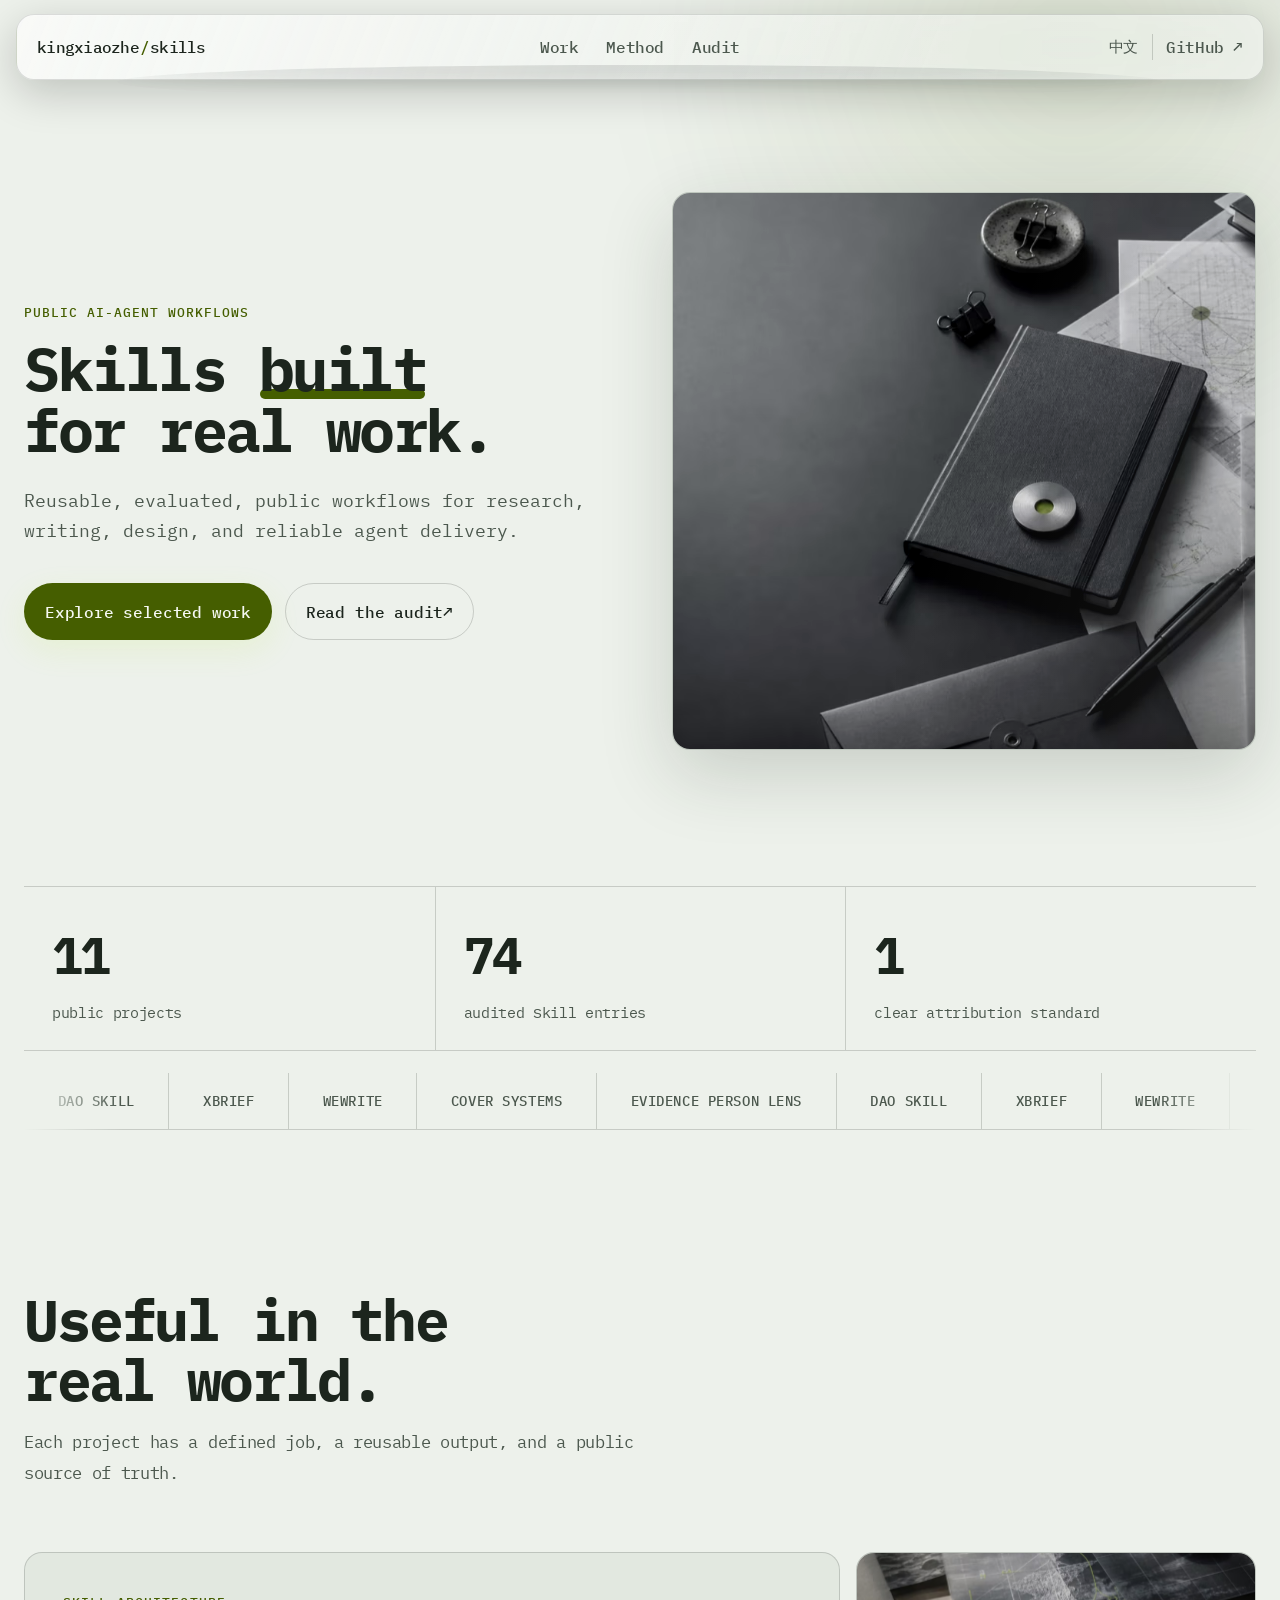
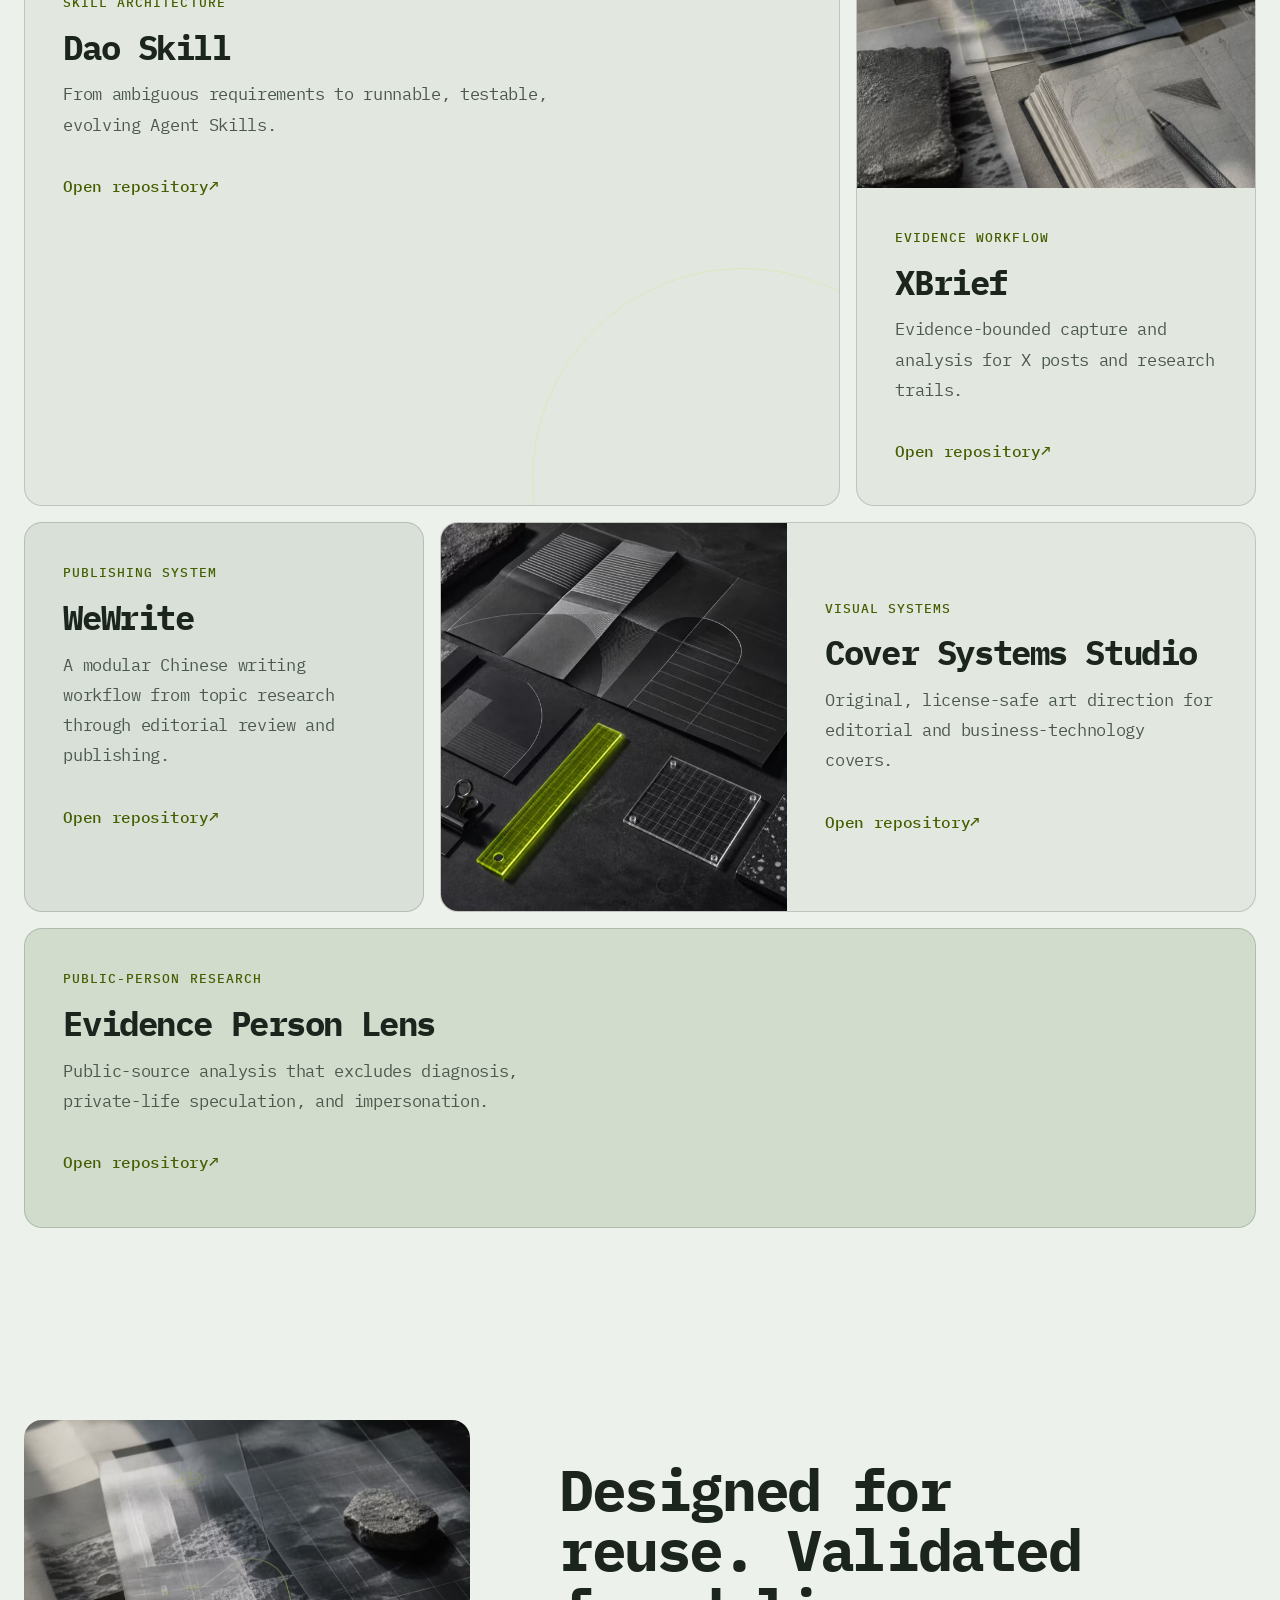
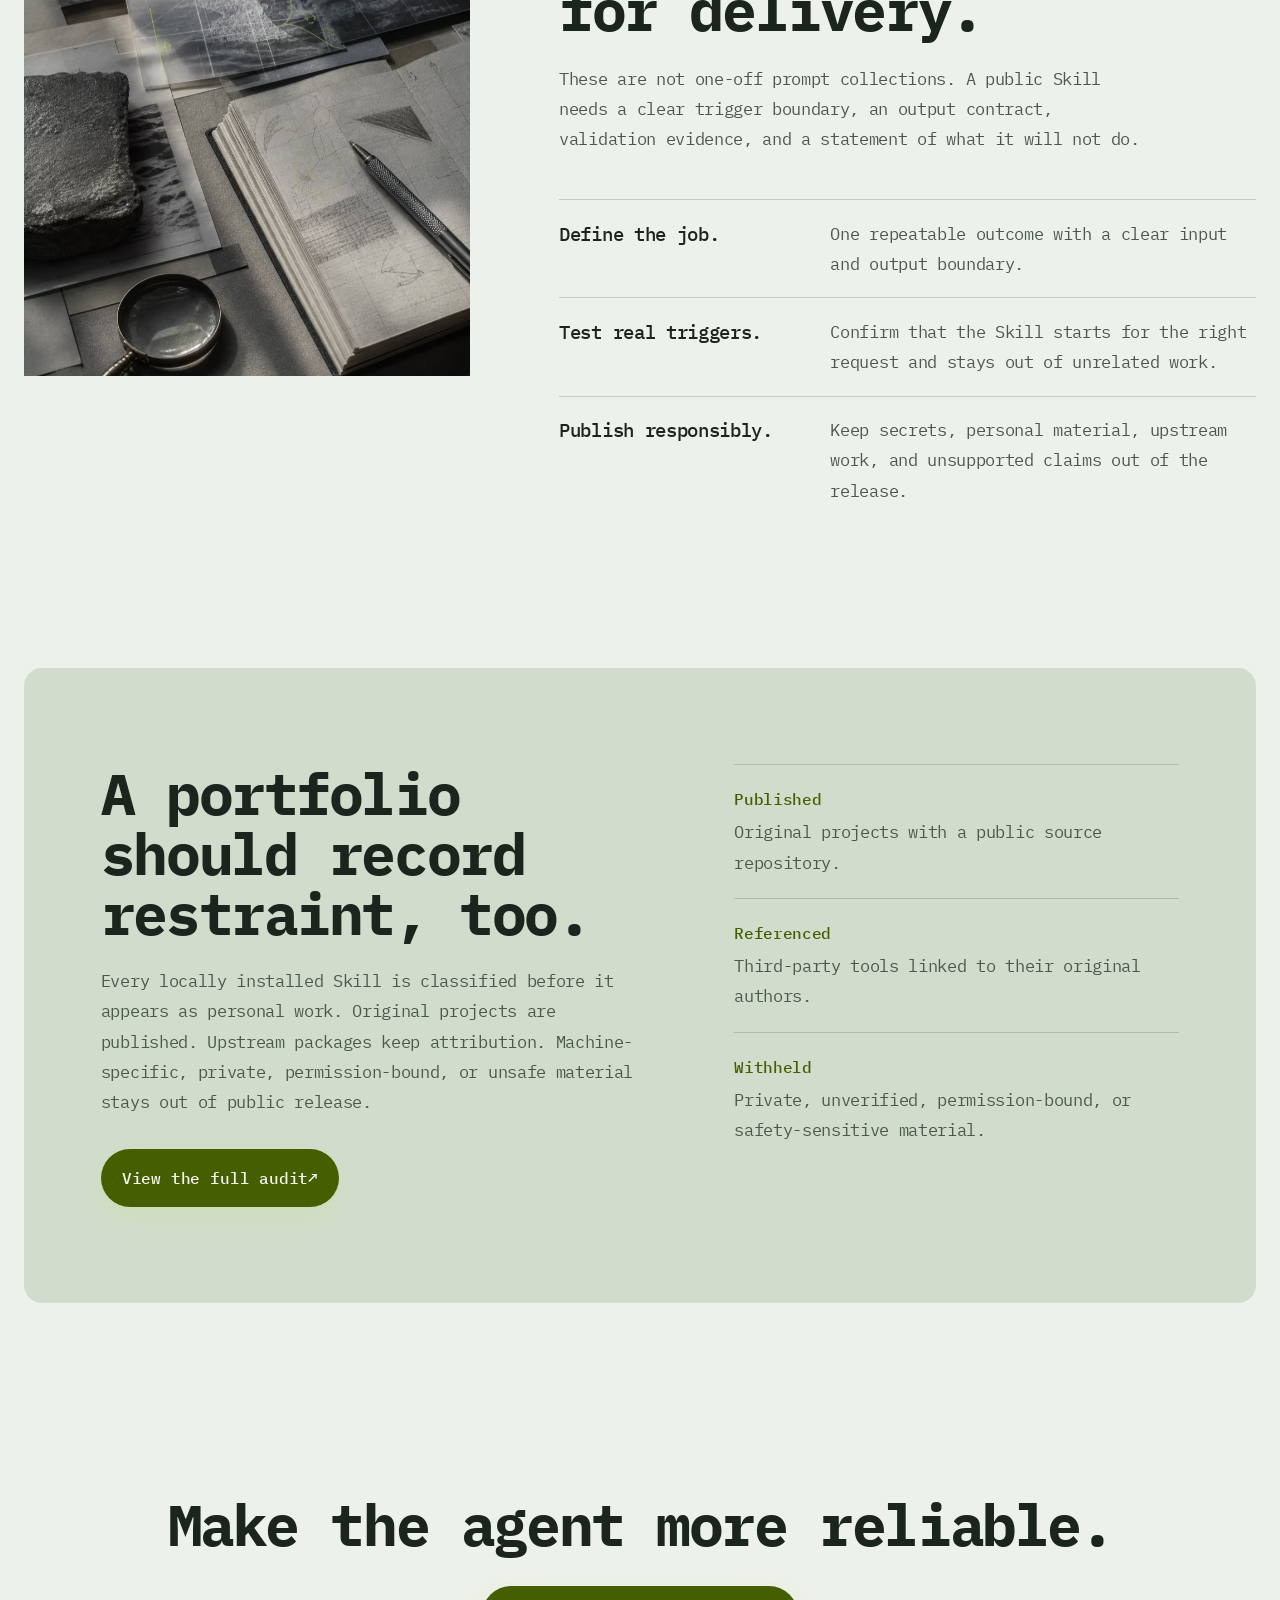
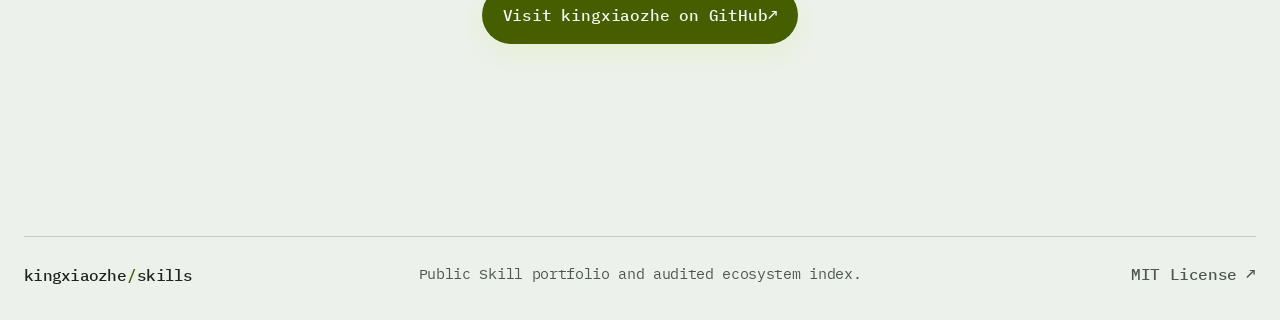
==== commit d7dd1c00: "feat: adopt IBM Plex bilingual typography" ====
--- a/site/en/index.html
+++ b/site/en/index.html
@@ -13,7 +13,7 @@
     <meta property="og:type" content="website">
     <meta name="twitter:card" content="summary_large_image">
     <link rel="icon" href="../assets/favicon.png" type="image/png">
-    <link rel="preload" href="../assets/fonts/geist-latin.woff2" as="font" type="font/woff2" crossorigin>
+    <link rel="preload" href="../assets/fonts/ibm-plex-mono-bold.woff2" as="font" type="font/woff2" crossorigin>
     <link rel="stylesheet" href="../styles.css">
     <link rel="stylesheet" href="../experience.css">
     <title>kingxiaozhe - Skill Systems</title>
--- a/site/experience.css
+++ b/site/experience.css
@@ -1,20 +1,46 @@
 @font-face {
-  font-family: "Geist Portfolio";
-  src: url("assets/fonts/geist-latin.woff2") format("woff2");
+  font-family: "IBM Plex Mono Portfolio";
+  src: url("assets/fonts/ibm-plex-mono-regular.woff2") format("woff2");
   font-style: normal;
-  font-weight: 100 900;
+  font-weight: 400;
   font-display: swap;
 }
 
 @font-face {
-  font-family: "Geist Mono Portfolio";
-  src: url("assets/fonts/geist-mono-latin.woff2") format("woff2");
+  font-family: "IBM Plex Mono Portfolio";
+  src: url("assets/fonts/ibm-plex-mono-medium.woff2") format("woff2");
   font-style: normal;
-  font-weight: 100 900;
+  font-weight: 500;
   font-display: swap;
 }
 
+@font-face {
+  font-family: "IBM Plex Mono Portfolio";
+  src: url("assets/fonts/ibm-plex-mono-bold.woff2") format("woff2");
+  font-style: normal;
+  font-weight: 700;
+  font-display: swap;
+}
+
+@font-face {
+  font-family: "IBM Plex Sans SC Portfolio";
+  src: url("assets/fonts/ibm-plex-sans-sc-site-regular.woff2") format("woff2");
+  font-style: normal;
+  font-weight: 400;
+  font-display: swap;
+}
+
+@font-face {
+  font-family: "IBM Plex Sans SC Portfolio";
+  src: url("assets/fonts/ibm-plex-sans-sc-site-medium.woff2") format("woff2");
+  font-style: normal;
+  font-weight: 500;
+  font-display: swap;
+}
+
 :root {
+  --font-code: "IBM Plex Mono Portfolio", "SFMono-Regular", Consolas, monospace;
+  --font-cjk: "IBM Plex Mono Portfolio", "IBM Plex Sans SC Portfolio", "PingFang SC", "Hiragino Sans GB", "Microsoft YaHei UI", sans-serif;
   --glass: rgb(19 24 21 / 0.72);
   --glass-edge: rgb(239 246 236 / 0.14);
   --glass-highlight: rgb(255 255 255 / 0.09);
@@ -45,15 +71,18 @@
   position: relative;
   isolation: isolate;
   min-height: 100dvh;
-  font-family: "Geist Portfolio", "PingFang SC", "Hiragino Sans GB", "Microsoft YaHei UI", "Microsoft YaHei", sans-serif;
+  font-family: var(--font-cjk);
   font-size: 18px;
-  line-height: 1.72;
-  letter-spacing: -0.006em;
+  font-weight: 400;
+  line-height: 1.76;
+  letter-spacing: 0.006em;
+  font-synthesis: none;
 }
 
 html[lang="en"] body {
-  font-family: "Geist Portfolio", "Avenir Next", "Segoe UI", sans-serif;
-  letter-spacing: -0.012em;
+  font-family: var(--font-code);
+  line-height: 1.68;
+  letter-spacing: -0.018em;
 }
 
 body::before {
@@ -136,12 +165,12 @@
   pointer-events: none;
 }
 
-.wordmark { font-size: 1.02rem; font-weight: 720; letter-spacing: -0.045em; }
+.wordmark { font-family: var(--font-code); font-size: 1.02rem; font-weight: 500; letter-spacing: -0.045em; }
 nav { gap: 1.75rem; }
 nav a,
 .header-link,
 .language-switch,
-footer a { font-size: 1rem; font-weight: 600; }
+footer a { font-family: var(--font-code); font-size: 1rem; font-weight: 500; letter-spacing: -0.025em; }
 
 .language-switch { font-size: 0.96rem; }
 
@@ -156,27 +185,28 @@
 
 .eyebrow,
 .project-kind {
-  font-family: "Geist Mono Portfolio", "SFMono-Regular", monospace;
+  font-family: var(--font-code);
   font-size: 0.84rem;
+  font-weight: 500;
   letter-spacing: 0.075em;
 }
 
 h1,
 h2,
 h3 {
-  font-family: "Geist Portfolio", "PingFang SC", "Hiragino Sans GB", "Microsoft YaHei UI", sans-serif;
+  font-family: var(--font-code);
   font-weight: 700;
-  letter-spacing: -0.052em;
+  letter-spacing: -0.042em;
 }
 
 h1 {
   max-width: 10.5ch;
   margin-bottom: 1.55rem;
-  font-size: clamp(3.55rem, 5.25vw, 5.45rem);
-  line-height: 1.03;
-}
-
-html[lang="en"] h1 { max-width: 13ch; }
+  font-size: clamp(3.45rem, 5vw, 5.15rem);
+  line-height: 1.02;
+}
+
+html[lang="en"] h1 { max-width: 18ch; font-size: clamp(3.2rem, 4.65vw, 4.75rem); }
 
 h2 {
   font-size: clamp(2.85rem, 4.5vw, 5rem);
@@ -188,9 +218,10 @@
 html[lang="zh-CN"] h1,
 html[lang="zh-CN"] h2,
 html[lang="zh-CN"] h3 {
-  font-weight: 700;
-  letter-spacing: -0.045em;
-  line-height: 1.13;
+  font-family: var(--font-cjk);
+  font-weight: 500;
+  letter-spacing: -0.026em;
+  line-height: 1.16;
 }
 
 .accent-word {
@@ -218,12 +249,15 @@
   margin-bottom: 2.25rem;
   font-size: 1.12rem;
   line-height: 1.72;
+  letter-spacing: 0;
 }
 
 .button {
   min-height: 52px;
   padding: 0.9rem 1.25rem;
+  font-family: var(--font-cjk);
   font-size: 0.98rem;
+  font-weight: 500;
   letter-spacing: -0.012em;
   transition: transform 260ms var(--ease-out), background 260ms ease, border-color 260ms ease, box-shadow 260ms ease;
 }
@@ -259,7 +293,7 @@
   filter: saturate(0.82) contrast(1.04);
 }
 
-.proof strong { font-size: clamp(2.4rem, 4vw, 3.45rem); font-weight: 650; }
+.proof strong { font-family: var(--font-code); font-size: clamp(2.4rem, 4vw, 3.45rem); font-weight: 700; }
 .proof span { font-size: 0.96rem; }
 .proof div { padding: 1.55rem 1.75rem; }
 
@@ -278,9 +312,9 @@
 .skill-rail span {
   padding: 1rem 2.1rem;
   border-right: 1px solid var(--line);
-  font-family: "Geist Mono Portfolio", monospace;
+  font-family: var(--font-code);
   font-size: 0.9rem;
-  font-weight: 600;
+  font-weight: 500;
   letter-spacing: 0.04em;
   white-space: nowrap;
 }
@@ -322,10 +356,10 @@
 .project:hover::after { opacity: 1; transform: translate3d(0, 0, 0) scale(1); }
 .project > img { transition: transform 850ms var(--ease-out), filter 500ms ease; }
 .project:hover > img { transform: scale(1.045); filter: saturate(1) contrast(1.04); }
-.project a { font-size: 0.98rem; }
-
-.method-list strong { font-size: 1.16rem; }
-.audit-list dt { font-size: 1.02rem; }
+.project a { font-family: var(--font-cjk); font-size: 0.98rem; font-weight: 500; }
+
+.method-list strong { font-size: 1.16rem; font-weight: 500; }
+.audit-list dt { font-size: 1.02rem; font-weight: 500; }
 .closing { padding: 12rem 0; }
 footer p { font-size: 0.92rem; }
 
